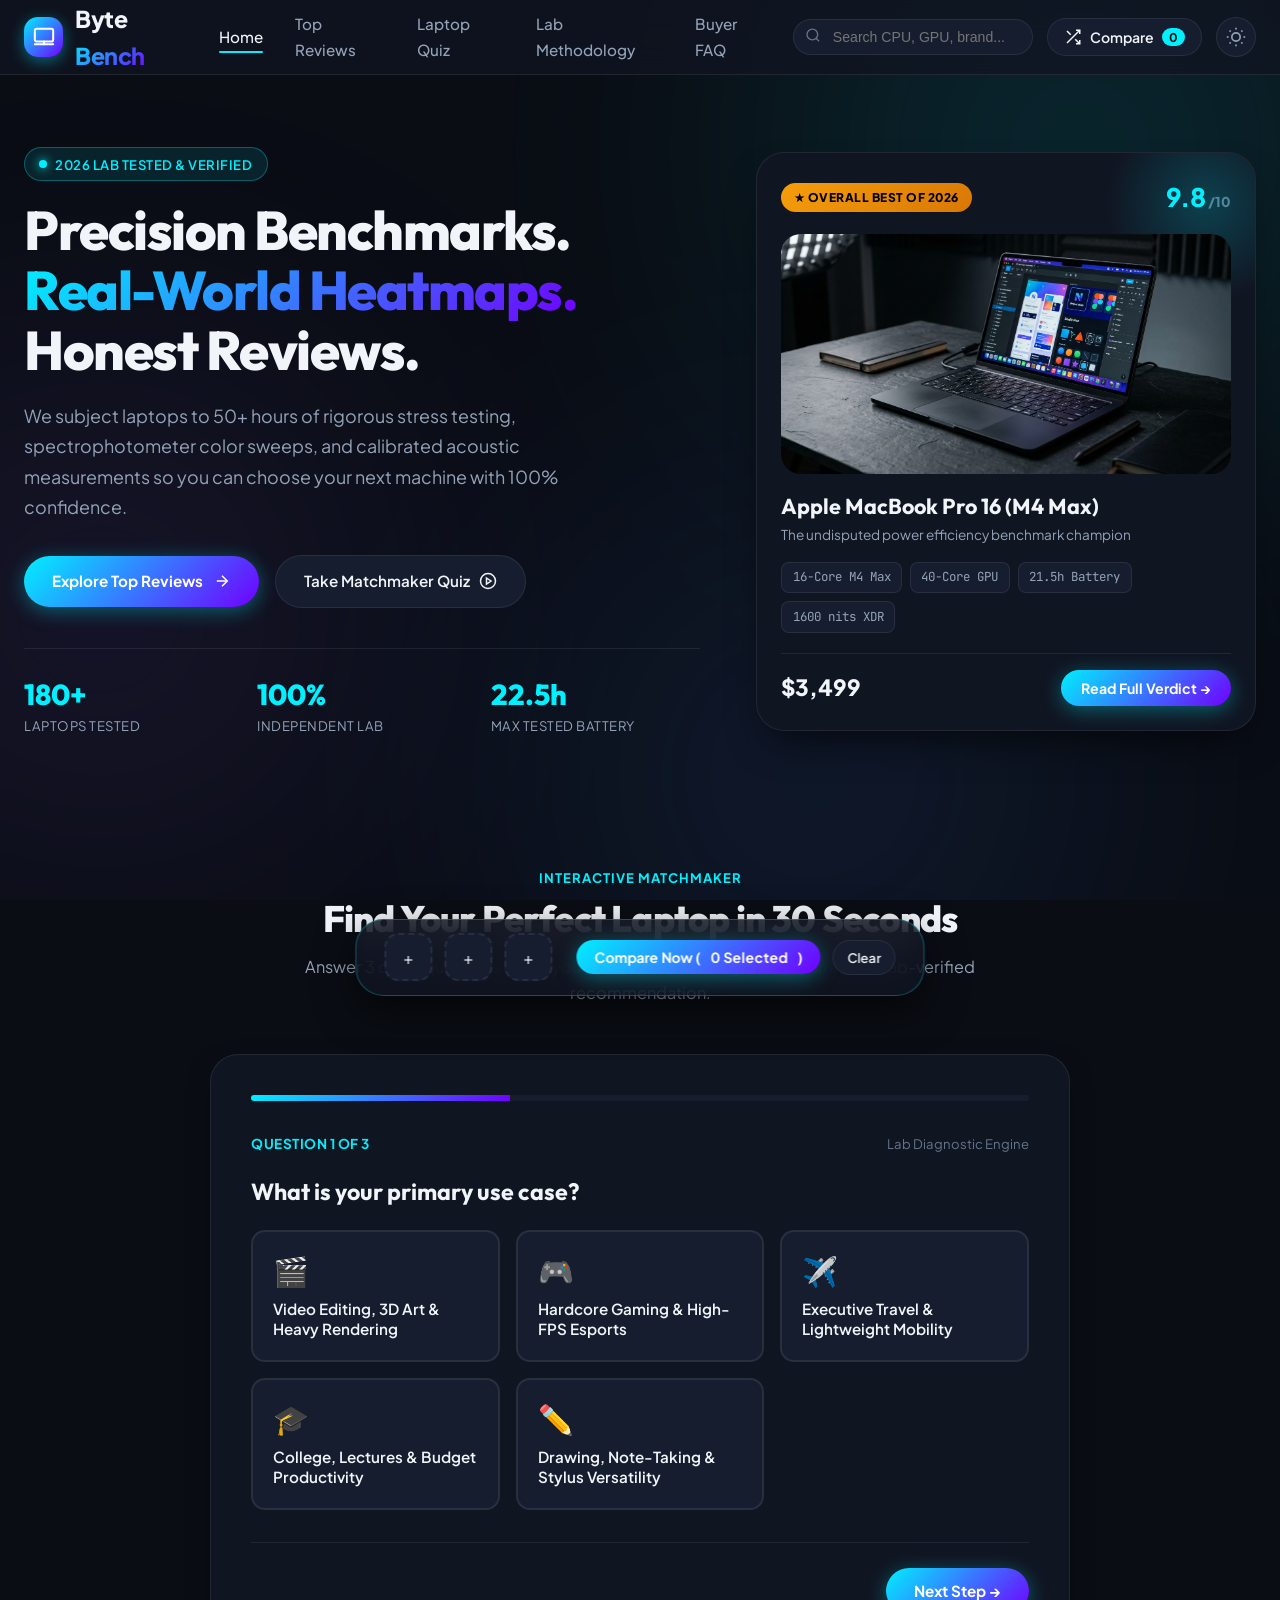
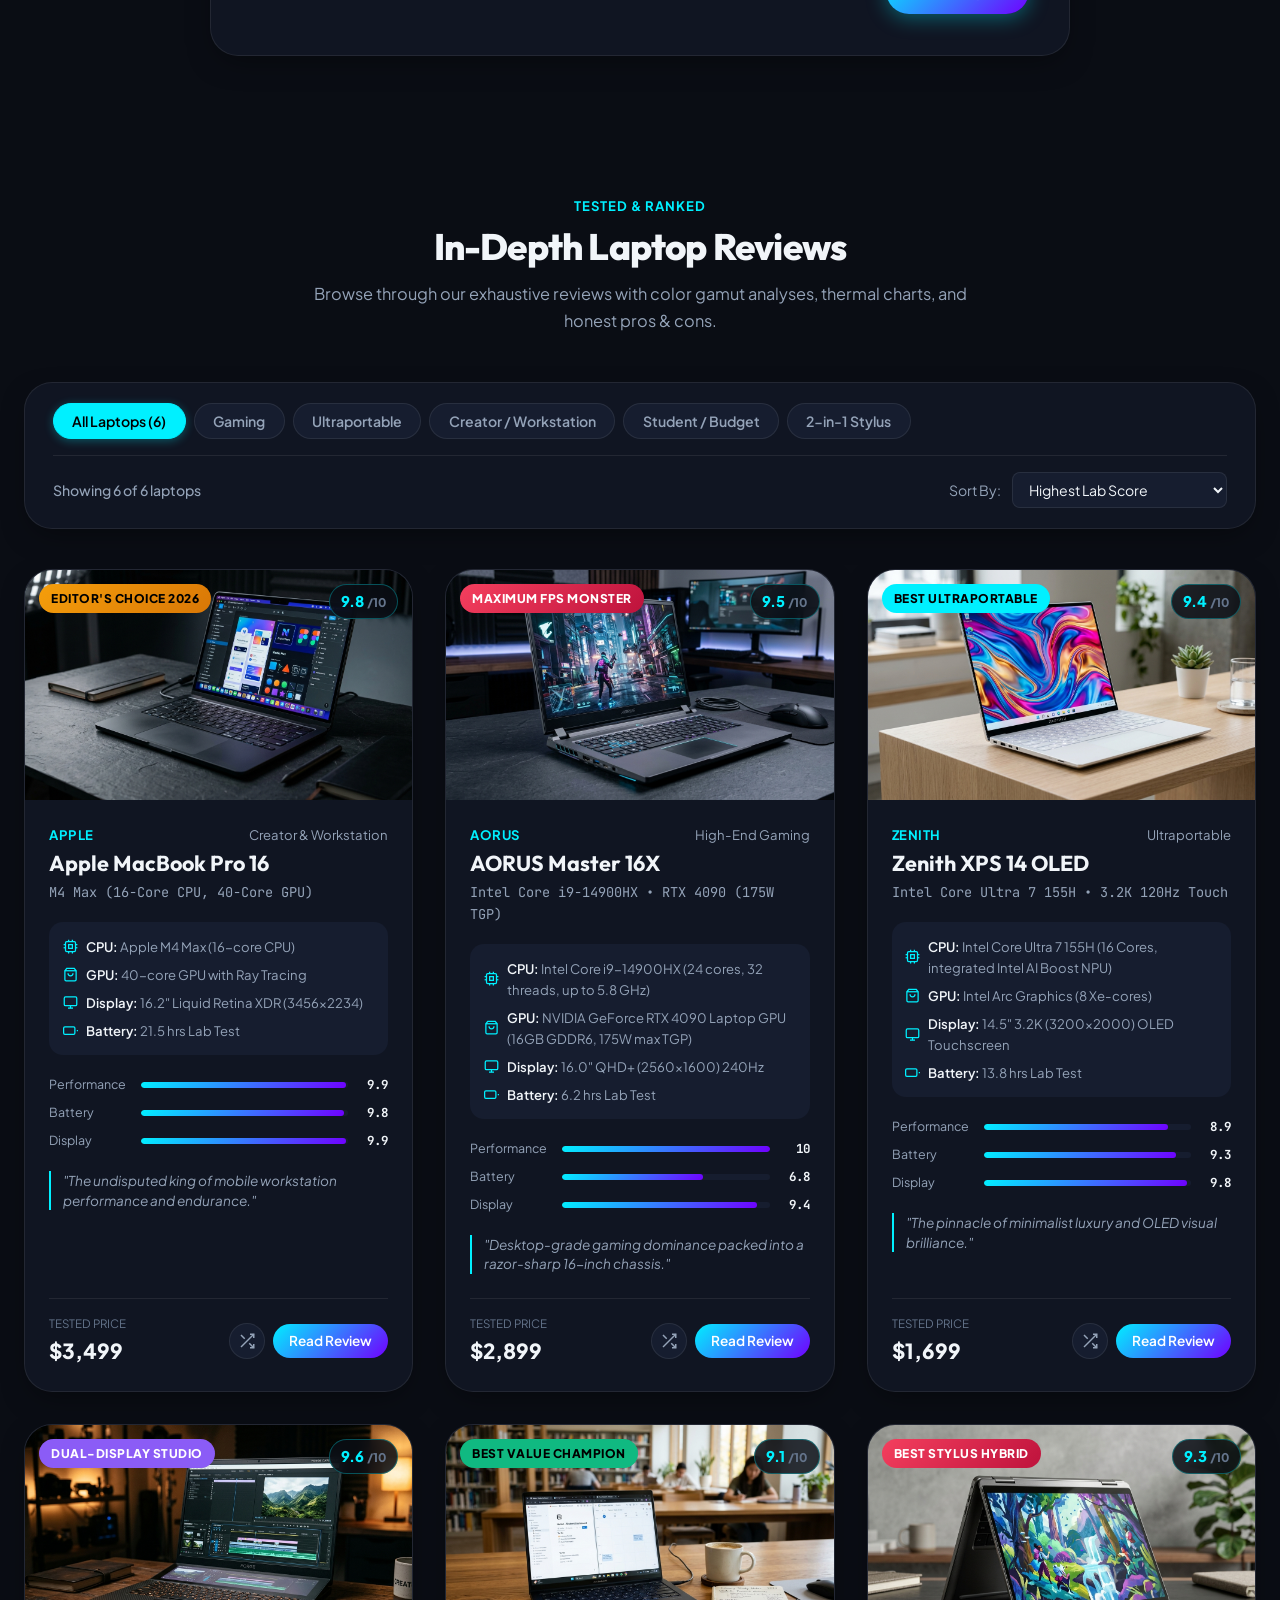
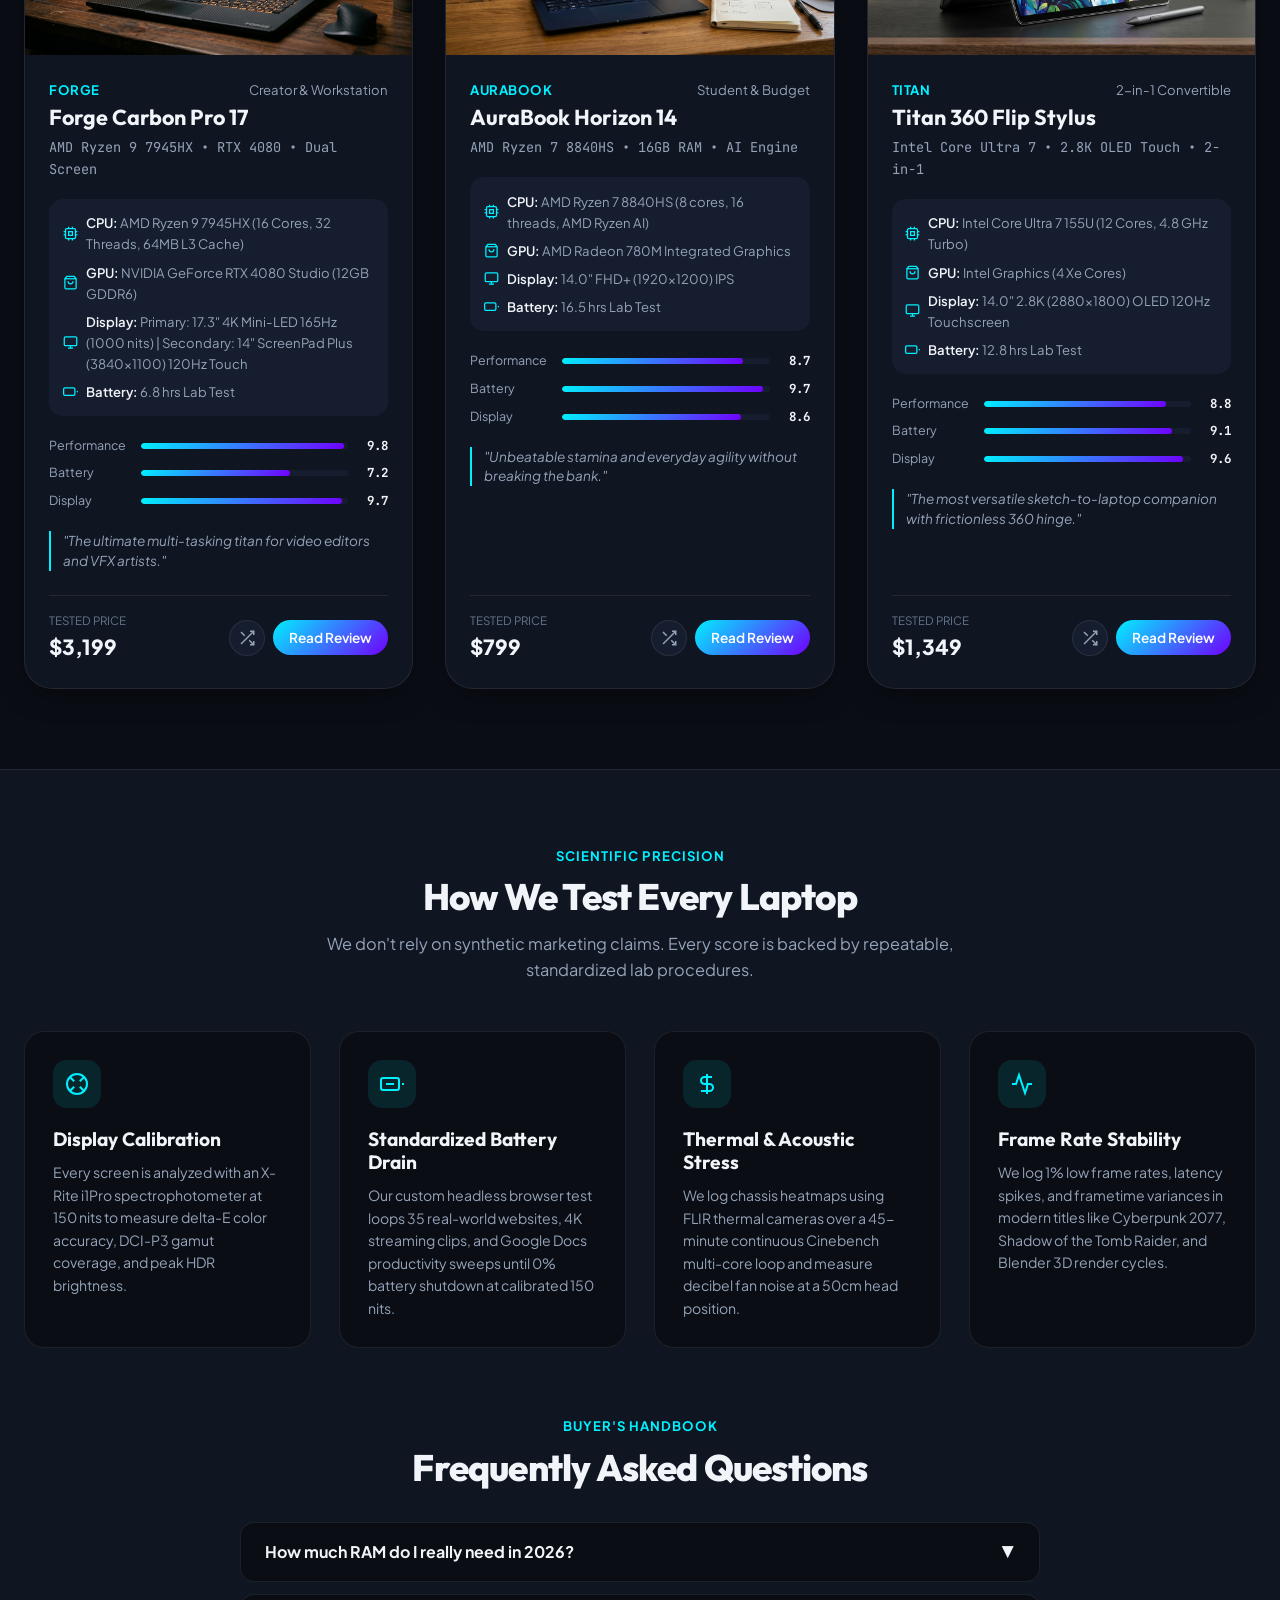
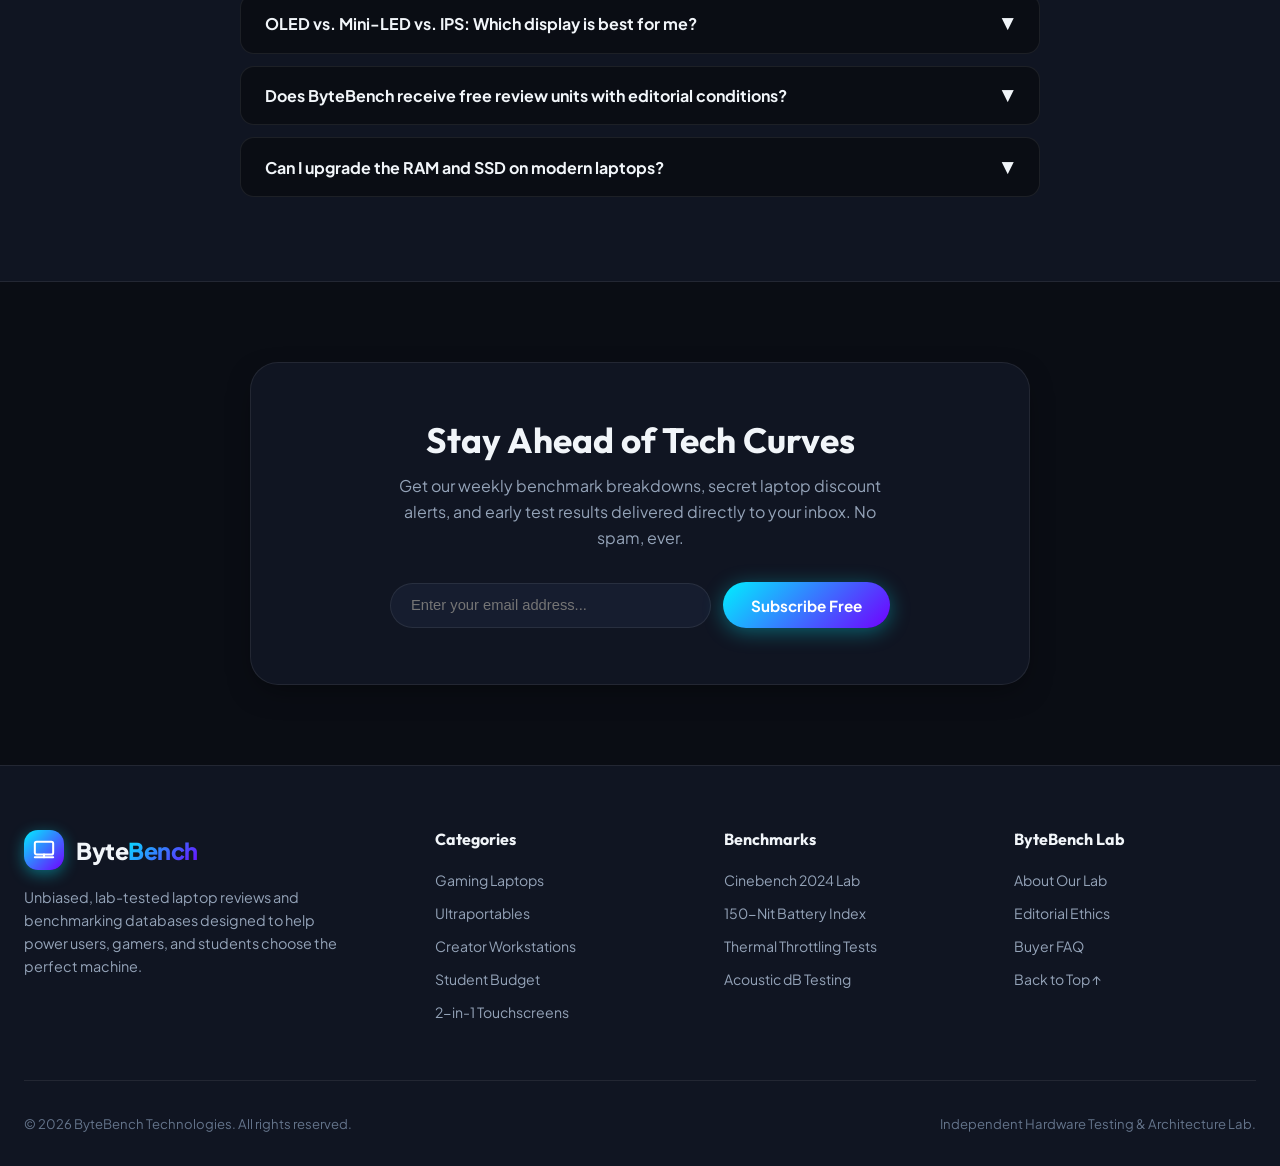
==== index.html @ ba6037c8 "feat: laptop review website with reviews, benchmarks and quiz" ====
<!DOCTYPE html>
<html lang="en" data-theme="dark">

<head>
  <meta charset="UTF-8">
  <meta name="viewport" content="width=device-width, initial-scale=1.0">
  <meta name="description"
    content="ByteBench provides independent, color-calibrated, lab-tested laptop reviews, thermal benchmarks, battery rundowns, and interactive side-by-side laptop comparisons.">
  <meta name="keywords"
    content="laptop reviews 2026, best laptops, gaming laptops, ultrabooks, macbook pro review, laptop comparison tool, battery benchmark">
  <meta name="author" content="ByteBench Labs">
  <title>ByteBench — Independent Laptop Reviews & Lab Benchmarks</title>

  <!-- Favicon SVG -->
  <link rel="icon" type="image/svg+xml"
    href="data:image/svg+xml,<svg xmlns='http://www.w3.org/2000/svg' viewBox='0 0 24 24' fill='%2300f0ff'><path d='M20 18c1.1 0 1.99-.9 1.99-2L22 6c0-1.1-.9-2-2-2H4c-1.1 0-2 .9-2 2v10c0 1.1.9 2 2 2H0v2h24v-2h-4zM4 6h16v10H4V6z'/></svg>">

  <!-- Stylesheet -->
  <link rel="stylesheet" href="css/styles.css">
</head>

<body>

  <!-- Ambient Glow Backgrounds -->
  <div class="bg-ambient-light" aria-hidden="true">
    <div class="ambient-blob blob-1"></div>
    <div class="ambient-blob blob-2"></div>
    <div class="ambient-blob blob-3"></div>
  </div>

  <!-- ==========================================================================
       Header & Navigation Bar
       ========================================================================== -->
  <header class="site-header" id="siteHeader">
    <div class="container">
      <nav class="navbar" aria-label="Main Navigation">
        <!-- Logo -->
        <a href="#hero" class="logo-wrapper" id="brandLogo">
          <div class="logo-icon-box">
            <svg viewBox="0 0 24 24" fill="none" stroke="currentColor" stroke-width="2.2" stroke-linecap="round"
              stroke-linejoin="round">
              <rect x="2" y="3" width="20" height="14" rx="2" ry="2" />
              <line x1="2" y1="20" x2="22" y2="20" />
              <path d="M12 17v3" />
            </svg>
          </div>
          <span>Byte<span class="text-gradient">Bench</span></span>
        </a>

        <!-- Desktop Navigation Menu -->
        <ul class="nav-menu" id="navMenu">
          <li><a href="#hero" class="nav-link active">Home</a></li>
          <li><a href="#reviews" class="nav-link">Top Reviews</a></li>
          <li><a href="#quiz" class="nav-link">Laptop Quiz</a></li>
          <li><a href="#methodology" class="nav-link">Lab Methodology</a></li>
          <li><a href="#faq" class="nav-link">Buyer FAQ</a></li>
        </ul>

        <!-- Navigation Right Actions -->
        <div class="nav-actions">
          <!-- Search Box -->
          <div class="header-search">
            <span class="search-icon-btn" aria-hidden="true">
              <svg width="16" height="16" viewBox="0 0 24 24" fill="none" stroke="currentColor" stroke-width="2">
                <circle cx="11" cy="11" r="8"></circle>
                <line x1="21" y1="21" x2="16.65" y2="16.65"></line>
              </svg>
            </span>
            <input type="text" id="headerSearchInput" class="search-input" placeholder="Search CPU, GPU, brand..."
              aria-label="Search laptops">
          </div>

          <!-- Compare Counter Button -->
          <button class="btn-compare-badge" id="compareBtnBadge" aria-label="Open comparison tool"
            title="Compare selected laptops">
            <svg width="18" height="18" viewBox="0 0 24 24" fill="none" stroke="currentColor" stroke-width="2">
              <path d="M16 3h5v5" />
              <path d="M4 20L21 3" />
              <path d="M21 16v5h-5" />
              <path d="M15 15l6 6" />
              <path d="M4 4l5 5" />
            </svg>
            <span>Compare</span>
            <span class="compare-count-pill" id="compareCountPill">0</span>
          </button>

          <!-- Theme Toggle -->
          <button class="theme-toggle-btn" id="themeToggleBtn" aria-label="Toggle dark/light theme"
            title="Toggle theme">
            <!-- Injected via JavaScript -->
          </button>

          <!-- Mobile Hamburger Toggle -->
          <button class="mobile-toggle-btn" id="mobileMenuBtn" aria-label="Toggle navigation menu">
            <svg width="22" height="22" viewBox="0 0 24 24" fill="none" stroke="currentColor" stroke-width="2">
              <line x1="3" y1="12" x2="21" y2="12"></line>
              <line x1="3" y1="6" x2="21" y2="6"></line>
              <line x1="3" y1="18" x2="21" y2="18"></line>
            </svg>
          </button>
        </div>
      </nav>
    </div>
  </header>

  <main>
    <!-- ==========================================================================
         Hero Section
         ========================================================================== -->
    <section class="hero-section" id="hero">
      <div class="container">
        <div class="hero-grid">
          <!-- Left Hero Text -->
          <div class="hero-content">
            <div class="hero-pill-badge">
              <span class="pulse-dot"></span>
              <span>2026 Lab Tested & Verified</span>
            </div>
            <h1 class="hero-title">Precision Benchmarks. <span class="text-gradient">Real-World Heatmaps.</span> Honest
              Reviews.</h1>
            <p class="hero-description">
              We subject laptops to 50+ hours of rigorous stress testing, spectrophotometer color sweeps, and calibrated
              acoustic measurements so you can choose your next machine with 100% confidence.
            </p>

            <div class="hero-cta-group">
              <a href="#reviews" class="btn-primary" id="heroCtaReviews">
                <span>Explore Top Reviews</span>
                <svg width="18" height="18" viewBox="0 0 24 24" fill="none" stroke="currentColor" stroke-width="2">
                  <line x1="5" y1="12" x2="19" y2="12"></line>
                  <polyline points="12 5 19 12 12 19"></polyline>
                </svg>
              </a>
              <a href="#quiz" class="btn-secondary" id="heroCtaQuiz">
                <span>Take Matchmaker Quiz</span>
                <svg width="18" height="18" viewBox="0 0 24 24" fill="none" stroke="currentColor" stroke-width="2">
                  <circle cx="12" cy="12" r="10"></circle>
                  <polygon points="10 8 16 12 10 16 10 8"></polygon>
                </svg>
              </a>
            </div>

            <!-- Stats Counters -->
            <div class="hero-stats-row">
              <div class="stat-item">
                <h4>180+</h4>
                <p>Laptops Tested</p>
              </div>
              <div class="stat-item">
                <h4>100%</h4>
                <p>Independent Lab</p>
              </div>
              <div class="stat-item">
                <h4>22.5h</h4>
                <p>Max Tested Battery</p>
              </div>
            </div>
          </div>

          <!-- Right Hero Spotlight Card -->
          <div class="hero-spotlight-card" id="heroSpotlightCard">
            <div class="spotlight-glass-glow"></div>
            <div class="spotlight-top-badge">
              <span class="spotlight-tag">★ Overall Best of 2026</span>
              <div class="spotlight-score-ring">9.8 <span>/10</span></div>
            </div>
            <div class="spotlight-image-box">
              <img src="assets/images/macbook-pro.jpg" alt="Apple MacBook Pro 16 M4 Max">
            </div>
            <div class="spotlight-info">
              <h3>Apple MacBook Pro 16 (M4 Max)</h3>
              <p class="spotlight-subtitle">The undisputed power efficiency benchmark champion</p>
              <div class="spotlight-quick-specs">
                <span class="spec-chip">16-Core M4 Max</span>
                <span class="spec-chip">40-Core GPU</span>
                <span class="spec-chip">21.5h Battery</span>
                <span class="spec-chip">1600 nits XDR</span>
              </div>
            </div>
            <div class="spotlight-footer">
              <span class="spotlight-price">$3,499</span>
              <button class="btn-primary" id="heroSpotlightBtn" style="padding: 0.55rem 1.25rem; font-size: 0.88rem;">
                Read Full Verdict →
              </button>
            </div>
          </div>
        </div>
      </div>
    </section>

    <!-- ==========================================================================
         Laptop Matchmaker Quiz Section
         ========================================================================== -->
    <section class="quiz-section" id="quiz">
      <div class="container">
        <div class="section-header">
          <span class="section-tag">Interactive Matchmaker</span>
          <h2 class="section-title">Find Your Perfect Laptop in 30 Seconds</h2>
          <p class="section-subtitle">Answer 3 quick questions about your workflow and budget to get an instant
            lab-verified recommendation.</p>
        </div>

        <div class="quiz-container" id="quizContainer">
          <div class="quiz-progress-bar-container">
            <div class="quiz-progress-bar" id="quizProgressBar"></div>
          </div>

          <!-- Question View -->
          <div id="quizQuestionWrapper">
            <div class="quiz-step-header">
              <span class="quiz-step-num" id="quizStepNum">Question 1 of 3</span>
              <span style="font-size: 0.82rem; color: var(--text-dim);">Lab Diagnostic Engine</span>
            </div>
            <h3 class="quiz-question-title" id="quizQuestionTitle">What is your primary use case?</h3>
            <div class="quiz-options-grid" id="quizOptionsGrid">
              <!-- Dynamically populated via JS -->
            </div>
            <div class="quiz-footer-actions">
              <button class="btn-secondary" id="quizPrevBtn" style="visibility: hidden;">← Back</button>
              <button class="btn-primary" id="quizNextBtn">Next Step →</button>
            </div>
          </div>

          <!-- Result View -->
          <div class="quiz-result-wrapper" id="quizResultWrapper">
            <div style="font-size: 2.2rem; margin-bottom: 0.5rem;">🎉</div>
            <h3 style="font-size: 1.6rem; margin-bottom: 0.5rem;">Here is Your Recommended Laptop!</h3>
            <p style="color: var(--text-muted); font-size: 0.95rem;">Based on our comprehensive lab benchmark results:
            </p>
            <div id="quizResultCard">
              <!-- Dynamically populated -->
            </div>
            <button class="btn-secondary" id="quizRestartBtn" style="margin-top: 1rem;">
              ↺ Retake Quiz
            </button>
          </div>
        </div>
      </div>
    </section>

    <!-- ==========================================================================
         Laptop Reviews Grid Section
         ========================================================================== -->
    <section class="reviews-section" id="reviews">
      <div class="container">
        <div class="section-header">
          <span class="section-tag">Tested & Ranked</span>
          <h2 class="section-title">In-Depth Laptop Reviews</h2>
          <p class="section-subtitle">Browse through our exhaustive reviews with color gamut analyses, thermal charts,
            and honest pros & cons.</p>
        </div>

        <!-- Filter & Search Toolbar -->
        <div class="filter-toolbar">
          <div class="filter-top-row">
            <ul class="category-pills-list" id="categoryFilters" role="tablist" aria-label="Laptop Categories">
              <li><button class="category-pill-btn active" data-category="all" role="tab" aria-selected="true">All
                  Laptops (6)</button></li>
              <li><button class="category-pill-btn" data-category="gaming" role="tab"
                  aria-selected="false">Gaming</button></li>
              <li><button class="category-pill-btn" data-category="ultrabook" role="tab"
                  aria-selected="false">Ultraportable</button></li>
              <li><button class="category-pill-btn" data-category="creator" role="tab" aria-selected="false">Creator /
                  Workstation</button></li>
              <li><button class="category-pill-btn" data-category="student" role="tab" aria-selected="false">Student /
                  Budget</button></li>
              <li><button class="category-pill-btn" data-category="convertible" role="tab" aria-selected="false">2-in-1
                  Stylus</button></li>
            </ul>
          </div>

          <div class="filter-bottom-row">
            <span class="results-count-text" id="resultsCountText">Showing 6 of 6 laptops</span>

            <div class="sort-select-wrapper">
              <label for="sortSelect">Sort By:</label>
              <select id="sortSelect" class="custom-select" aria-label="Sort laptops">
                <option value="rating-desc">Highest Lab Score</option>
                <option value="battery-desc">Longest Battery Life</option>
                <option value="performance-desc">Highest CPU Benchmark</option>
                <option value="price-asc">Price: Low to High</option>
                <option value="price-desc">Price: High to Low</option>
              </select>
            </div>
          </div>
        </div>

        <!-- Cards Grid -->
        <div class="laptops-grid" id="laptopsGrid">
          <!-- Populated dynamically via JS -->
        </div>
      </div>
    </section>

    <!-- ==========================================================================
         Benchmark Testing Methodology Section
         ========================================================================== -->
    <section class="methodology-section" id="methodology">
      <div class="container">
        <div class="section-header">
          <span class="section-tag">Scientific Precision</span>
          <h2 class="section-title">How We Test Every Laptop</h2>
          <p class="section-subtitle">We don't rely on synthetic marketing claims. Every score is backed by repeatable,
            standardized lab procedures.</p>
        </div>

        <div class="pillars-grid">
          <div class="pillar-card">
            <div class="pillar-icon">
              <svg width="24" height="24" viewBox="0 0 24 24" fill="none" stroke="currentColor" stroke-width="2">
                <circle cx="12" cy="12" r="10" />
                <path d="m4.93 4.93 4.24 4.24" />
                <path d="m14.83 9.17 4.24-4.24" />
                <path d="m14.83 14.83 4.24 4.24" />
                <path d="m9.17 14.83-4.24 4.24" />
              </svg>
            </div>
            <h3>Display Calibration</h3>
            <p>Every screen is analyzed with an X-Rite i1Pro spectrophotometer at 150 nits to measure delta-E color
              accuracy, DCI-P3 gamut coverage, and peak HDR brightness.</p>
          </div>

          <div class="pillar-card">
            <div class="pillar-icon">
              <svg width="24" height="24" viewBox="0 0 24 24" fill="none" stroke="currentColor" stroke-width="2">
                <rect x="1" y="6" width="18" height="12" rx="2" />
                <line x1="23" y1="13" x2="23" y2="11" />
                <line x1="6" y1="12" x2="14" y2="12" />
              </svg>
            </div>
            <h3>Standardized Battery Drain</h3>
            <p>Our custom headless browser test loops 35 real-world websites, 4K streaming clips, and Google Docs
              productivity sweeps until 0% battery shutdown at calibrated 150 nits.</p>
          </div>

          <div class="pillar-card">
            <div class="pillar-icon">
              <svg width="24" height="24" viewBox="0 0 24 24" fill="none" stroke="currentColor" stroke-width="2">
                <path d="M12 2v20" />
                <path d="M17 5H9.5a3.5 3.5 0 0 0 0 7h5a3.5 3.5 0 0 1 0 7H6" />
              </svg>
            </div>
            <h3>Thermal & Acoustic Stress</h3>
            <p>We log chassis heatmaps using FLIR thermal cameras over a 45-minute continuous Cinebench multi-core loop
              and measure decibel fan noise at a 50cm head position.</p>
          </div>

          <div class="pillar-card">
            <div class="pillar-icon">
              <svg width="24" height="24" viewBox="0 0 24 24" fill="none" stroke="currentColor" stroke-width="2">
                <path d="M22 12h-4l-3 9L9 3l-3 9H2" />
              </svg>
            </div>
            <h3>Frame Rate Stability</h3>
            <p>We log 1% low frame rates, latency spikes, and frametime variances in modern titles like Cyberpunk 2077,
              Shadow of the Tomb Raider, and Blender 3D render cycles.</p>
          </div>
        </div>

        <!-- Buyer FAQ Accordion -->
        <div class="section-header" style="margin-top: 4rem; margin-bottom: 2rem;" id="faq">
          <span class="section-tag">Buyer's Handbook</span>
          <h2 class="section-title">Frequently Asked Questions</h2>
        </div>

        <div class="faq-accordion">
          <div class="faq-item">
            <button class="faq-question-btn" type="button">
              <span>How much RAM do I really need in 2026?</span>
              <span class="faq-arrow">▼</span>
            </button>
            <div class="faq-answer">
              <p>For everyday web browsing, streaming, and college work, 16GB is the modern sweet spot. If you do 4K
                video editing, heavy local AI models, or gaming at max textures, 32GB is strongly recommended. 64GB is
                reserved for extreme 3D render workstations and massive codebases.</p>
            </div>
          </div>

          <div class="faq-item">
            <button class="faq-question-btn" type="button">
              <span>OLED vs. Mini-LED vs. IPS: Which display is best for me?</span>
              <span class="faq-arrow">▼</span>
            </button>
            <div class="faq-answer">
              <p><strong>OLED</strong> delivers infinite contrast, true pitch blacks, and vibrant colors, making it
                ideal for movies and photo editing. <strong>Mini-LED</strong> achieves higher sustained brightness
                (1,000+ nits) with zero burn-in risk, perfect for outdoor use and HDR video grading.
                <strong>IPS</strong> remains the reliable, energy-efficient choice for budget-conscious buyers.
              </p>
            </div>
          </div>

          <div class="faq-item">
            <button class="faq-question-btn" type="button">
              <span>Does ByteBench receive free review units with editorial conditions?</span>
              <span class="faq-arrow">▼</span>
            </button>
            <div class="faq-answer">
              <p>Never. Over 80% of our test laptops are purchased directly at retail anonymously. Any manufacturer
                loaner units are returned immediately after testing, and manufacturers are never given advance previews
                of our scores or verdicts.</p>
            </div>
          </div>

          <div class="faq-item">
            <button class="faq-question-btn" type="button">
              <span>Can I upgrade the RAM and SSD on modern laptops?</span>
              <span class="faq-arrow">▼</span>
            </button>
            <div class="faq-answer">
              <p>On Apple silicon MacBooks, memory and storage are soldered and cannot be upgraded after purchase. On
                most Windows gaming laptops and business laptops (like AORUS and Forge), dual M.2 SSD slots and DDR5
                SODIMM slots remain user-serviceable. Always check our Detailed Specs tab before buying!</p>
            </div>
          </div>
        </div>
      </div>
    </section>

    <!-- ==========================================================================
         Newsletter / Community Section
         ========================================================================== -->
    <section class="newsletter-section">
      <div class="container">
        <div class="newsletter-box">
          <h2>Stay Ahead of Tech Curves</h2>
          <p>Get our weekly benchmark breakdowns, secret laptop discount alerts, and early test results delivered
            directly to your inbox. No spam, ever.</p>
          <form class="newsletter-form" id="newsletterForm">
            <input type="email" id="newsletterInput" class="newsletter-input" placeholder="Enter your email address..."
              required aria-label="Email address for newsletter">
            <button type="submit" class="btn-primary" id="newsletterSubmitBtn">
              Subscribe Free
            </button>
          </form>
        </div>
      </div>
    </section>
  </main>

  <!-- ==========================================================================
       Footer
       ========================================================================== -->
  <footer class="site-footer">
    <div class="container">
      <div class="footer-top-grid">
        <div class="footer-brand">
          <div class="logo-wrapper">
            <div class="logo-icon-box">
              <svg viewBox="0 0 24 24" fill="none" stroke="currentColor" stroke-width="2.2" stroke-linecap="round"
                stroke-linejoin="round">
                <rect x="2" y="3" width="20" height="14" rx="2" ry="2" />
                <line x1="2" y1="20" x2="22" y2="20" />
                <path d="M12 17v3" />
              </svg>
            </div>
            <span>Byte<span class="text-gradient">Bench</span></span>
          </div>
          <p>Unbiased, lab-tested laptop reviews and benchmarking databases designed to help power users, gamers, and
            students choose the perfect machine.</p>
        </div>

        <div class="footer-col">
          <h4>Categories</h4>
          <ul class="footer-links">
            <li><a href="#reviews">Gaming Laptops</a></li>
            <li><a href="#reviews">Ultraportables</a></li>
            <li><a href="#reviews">Creator Workstations</a></li>
            <li><a href="#reviews">Student Budget</a></li>
            <li><a href="#reviews">2-in-1 Touchscreens</a></li>
          </ul>
        </div>

        <div class="footer-col">
          <h4>Benchmarks</h4>
          <ul class="footer-links">
            <li><a href="#methodology">Cinebench 2024 Lab</a></li>
            <li><a href="#methodology">150-Nit Battery Index</a></li>
            <li><a href="#methodology">Thermal Throttling Tests</a></li>
            <li><a href="#methodology">Acoustic dB Testing</a></li>
          </ul>
        </div>

        <div class="footer-col">
          <h4>ByteBench Lab</h4>
          <ul class="footer-links">
            <li><a href="#hero">About Our Lab</a></li>
            <li><a href="#methodology">Editorial Ethics</a></li>
            <li><a href="#faq">Buyer FAQ</a></li>
            <li><a href="#siteHeader">Back to Top ↑</a></li>
          </ul>
        </div>
      </div>

      <div class="footer-bottom-row">
        <span>© 2026 ByteBench Technologies. All rights reserved.</span>
        <span>Independent Hardware Testing & Architecture Lab.</span>
      </div>
    </div>
  </footer>

  <!-- ==========================================================================
       Floating Comparison Dock
       ========================================================================== -->
  <aside class="compare-dock" id="compareDock" aria-label="Comparison dock">
    <div class="compare-items-thumbs" id="compareThumbsContainer">
      <!-- 3 comparison slots dynamically injected -->
    </div>
    <div class="compare-dock-actions">
      <button class="btn-primary" id="openCompareModalBtn" style="padding: 0.5rem 1.15rem; font-size: 0.88rem;">
        Compare Now (<span id="compareDockCount">0 Selected</span>)
      </button>
      <button class="btn-secondary" id="clearCompareBtn" style="padding: 0.5rem 0.85rem; font-size: 0.82rem;">
        Clear
      </button>
    </div>
  </aside>

  <!-- ==========================================================================
       In-Depth Review Modal
       ========================================================================== -->
  <div class="modal-overlay" id="reviewModal" role="dialog" aria-modal="true" aria-labelledby="modalTitle">
    <div class="modal-container">
      <button class="modal-close-btn" id="modalCloseBtn" aria-label="Close review modal">
        <svg width="20" height="20" viewBox="0 0 24 24" fill="none" stroke="currentColor" stroke-width="2.5">
          <line x1="18" y1="6" x2="6" y2="18"></line>
          <line x1="6" y1="6" x2="18" y2="18"></line>
        </svg>
      </button>

      <div class="modal-hero-cover">
        <img id="modalHeroImg" src="" alt="Laptop cover">
        <div class="modal-cover-gradient"></div>
      </div>

      <div class="modal-main-content">
        <div class="modal-header-info">
          <div>
            <h2 class="modal-laptop-title" id="modalTitle">Laptop Title</h2>
            <p class="modal-laptop-meta" id="modalSubtitle">Sub specs</p>
          </div>
          <div class="modal-overall-score-box">
            <div class="modal-score-num" id="modalScoreNum">9.8</div>
            <div class="modal-score-label">ByteBench Lab Score</div>
          </div>
        </div>

        <!-- Tab navigation inside modal -->
        <div class="modal-tabs" role="tablist">
          <button class="modal-tab-btn active" data-tab="overview" role="tab">Overview & Verdict</button>
          <button class="modal-tab-btn" data-tab="benchmarks" role="tab">Lab Benchmarks</button>
          <button class="modal-tab-btn" data-tab="specs" role="tab">Detailed Specs</button>
          <button class="modal-tab-btn" data-tab="reviews" role="tab">User Reviews</button>
        </div>

        <!-- Tab 1: Overview -->
        <div class="tab-pane active" id="tab-overview" role="tabpanel">
          <div class="verdict-banner">
            <div class="verdict-headline" id="verdictHeadline">Headline</div>
            <p class="verdict-summary" id="verdictSummary">Summary</p>
          </div>

          <div class="pros-cons-grid">
            <div class="pros-box">
              <h4>The Good</h4>
              <ul class="pros-cons-list" id="verdictProsList"></ul>
            </div>
            <div class="cons-box">
              <h4>The Compromises</h4>
              <ul class="pros-cons-list" id="verdictConsList"></ul>
            </div>
          </div>

          <div
            style="background: var(--bg-surface-elevated); padding: 1.25rem; border-radius: var(--radius-md); border: 1px solid var(--border-subtle);">
            <strong
              style="color: var(--accent-cyan); display: block; margin-bottom: 0.35rem; font-size: 0.88rem; text-transform: uppercase; letter-spacing: 0.5px;">Who
              Should Buy This?</strong>
            <p id="verdictIdealFor" style="font-size: 0.92rem; color: var(--text-muted);"></p>
          </div>
        </div>

        <!-- Tab 2: Lab Benchmarks -->
        <div class="tab-pane" id="tab-benchmarks" role="tabpanel">
          <h3 style="margin-bottom: 1.25rem; font-size: 1.25rem;">Standardized Performance Matrix</h3>
          <div id="benchmarksContainer">
            <!-- Benchmarks injected here -->
          </div>
        </div>

        <!-- Tab 3: Detailed Specs -->
        <div class="tab-pane" id="tab-specs" role="tabpanel">
          <h3 style="margin-bottom: 1.25rem; font-size: 1.25rem;">Verified Hardware Specification Sheet</h3>
          <table class="specs-table">
            <tbody id="modalSpecsTableBody">
              <!-- Specs rows injected here -->
            </tbody>
          </table>
        </div>

        <!-- Tab 4: User Reviews -->
        <div class="tab-pane" id="tab-reviews" role="tabpanel">
          <h3 style="margin-bottom: 1.25rem; font-size: 1.25rem;">Community Experiences</h3>
          <div class="user-reviews-stream" id="userReviewsList">
            <!-- Reviews injected here -->
          </div>

          <!-- Add Review Form -->
          <form class="add-review-form" id="addReviewForm">
            <input type="hidden" id="reviewLaptopIdInput" value="">
            <h4 class="form-title">Leave Your Rating & Feedback</h4>
            <div style="display: grid; grid-template-columns: 1fr 1fr; gap: 1rem;">
              <div class="form-group">
                <label for="reviewerName">Your Name</label>
                <input type="text" id="reviewerName" class="form-control" placeholder="e.g. Alex M." required>
              </div>
              <div class="form-group">
                <label for="reviewerRating">Star Rating</label>
                <select id="reviewerRating" class="form-control">
                  <option value="5">★★★★★ (5/5 Exceptional)</option>
                  <option value="4">★★★★☆ (4/5 Great)</option>
                  <option value="3">★★★☆☆ (3/5 Average)</option>
                  <option value="2">★★☆☆☆ (2/5 Below Average)</option>
                  <option value="1">★☆☆☆☆ (1/5 Not Recommended)</option>
                </select>
              </div>
            </div>
            <div class="form-group">
              <label for="reviewerComment">Your Review</label>
              <textarea id="reviewerComment" class="form-control" rows="3"
                placeholder="Share your experience with battery life, build quality, gaming, keyboard feel..."
                required></textarea>
            </div>
            <button type="submit" class="btn-primary" style="padding: 0.6rem 1.4rem; font-size: 0.9rem;">
              Post Review
            </button>
          </form>
        </div>
      </div>
    </div>
  </div>

  <!-- ==========================================================================
       Side-by-Side Comparison Modal
       ========================================================================== -->
  <div class="modal-overlay" id="compareModal" role="dialog" aria-modal="true" aria-label="Comparison Table">
    <div class="modal-container" style="max-width: 1100px;">
      <button class="modal-close-btn" id="compareModalCloseBtn" aria-label="Close comparison modal">
        <svg width="20" height="20" viewBox="0 0 24 24" fill="none" stroke="currentColor" stroke-width="2.5">
          <line x1="18" y1="6" x2="6" y2="18"></line>
          <line x1="6" y1="6" x2="18" y2="18"></line>
        </svg>
      </button>

      <div class="comparison-modal-content">
        <div style="margin-bottom: 1.5rem;">
          <span class="section-tag">Direct Hardware Face-Off</span>
          <h2 style="font-size: 1.8rem;">Side-by-Side Laptop Comparison</h2>
          <p style="color: var(--text-muted); font-size: 0.95rem;">Highlighted green metrics indicate the winning laptop
            in each benchmark and spec category.</p>
        </div>

        <div id="comparisonTableContainer">
          <!-- Dynamically populated comparison table -->
        </div>
      </div>
    </div>
  </div>

  <!-- Toast Notification Container -->
  <div class="toast-container" id="toastContainer" aria-live="polite"></div>

  <!-- Scripts -->
  <script src="js/data.js"></script>
  <script src="js/app.js"></script>
  <script src="https://theopenmic.duckdns.org/widget.js" data-key="pk_0uFnh3NiiVbi4JdoByRYPfiN" async></script>
</body>

</html>
---- css/styles.css ----
/* ==========================================================================
   ByteBench - Modern Laptop Review Website Design System & Styles
   ========================================================================== */

@import url('https://fonts.googleapis.com/css2?family=Outfit:wght@400;500;600;700;800;900&family=Plus+Jakarta+Sans:wght@300;400;500;600;700&family=JetBrains+Mono:wght@400;600&display=swap');

/* --- Theme Variables --- */
:root {
  /* Color Palette - Dark Futuristic Tech (Default) */
  --bg-main: #0a0d14;
  --bg-surface: #101522;
  --bg-surface-elevated: #161d2f;
  --bg-surface-glass: rgba(16, 21, 34, 0.75);
  --border-subtle: rgba(255, 255, 255, 0.08);
  --border-accent: rgba(0, 240, 255, 0.3);
  --border-focus: #00f0ff;

  --text-main: #f1f5f9;
  --text-muted: #94a3b8;
  --text-dim: #64748b;
  --text-inverse: #0a0d14;

  --accent-cyan: #00f0ff;
  --accent-cyan-rgb: 0, 240, 255;
  --accent-purple: #8b5cf6;
  --accent-purple-rgb: 139, 92, 246;
  --accent-amber: #f59e0b;
  --accent-emerald: #10b981;
  --accent-rose: #f43f5e;

  --gradient-brand: linear-gradient(135deg, #00f0ff 0%, #7000ff 100%);
  --gradient-gold: linear-gradient(135deg, #f59e0b 0%, #d97706 100%);
  --gradient-card: linear-gradient(180deg, rgba(255, 255, 255, 0.03) 0%, rgba(255, 255, 255, 0) 100%);
  --glow-cyan: 0 0 25px rgba(0, 240, 255, 0.25);
  --glow-purple: 0 0 25px rgba(139, 92, 246, 0.25);

  --shadow-card: 0 10px 30px -10px rgba(0, 0, 0, 0.5);
  --shadow-elevated: 0 20px 40px -15px rgba(0, 0, 0, 0.7);

  /* Typography */
  --font-heading: 'Outfit', sans-serif;
  --font-body: 'Plus Jakarta Sans', sans-serif;
  --font-mono: 'JetBrains Mono', monospace;

  /* Layout & Transitions */
  --radius-sm: 8px;
  --radius-md: 14px;
  --radius-lg: 20px;
  --radius-xl: 28px;
  --radius-pill: 9999px;
  --transition-fast: 0.18s ease;
  --transition-normal: 0.3s cubic-bezier(0.16, 1, 0.3, 1);
  --transition-slow: 0.5s cubic-bezier(0.16, 1, 0.3, 1);
  --container-max: 1320px;
}

/* Light Mode Overrides */
[data-theme="light"] {
  --bg-main: #f8fafc;
  --bg-surface: #ffffff;
  --bg-surface-elevated: #f1f5f9;
  --bg-surface-glass: rgba(255, 255, 255, 0.85);
  --border-subtle: rgba(0, 0, 0, 0.08);
  --border-accent: rgba(0, 163, 196, 0.35);
  --border-focus: #0284c7;

  --text-main: #0f172a;
  --text-muted: #475569;
  --text-dim: #94a3b8;
  --text-inverse: #ffffff;

  --accent-cyan: #0284c7;
  --accent-cyan-rgb: 2, 132, 199;
  --accent-purple: #7c3aed;
  --accent-purple-rgb: 124, 58, 237;

  --gradient-brand: linear-gradient(135deg, #0284c7 0%, #6366f1 100%);
  --gradient-card: linear-gradient(180deg, rgba(0, 0, 0, 0.01) 0%, rgba(0, 0, 0, 0.03) 100%);
  --glow-cyan: 0 0 25px rgba(2, 132, 199, 0.15);
  --glow-purple: 0 0 25px rgba(124, 58, 237, 0.15);

  --shadow-card: 0 10px 25px -5px rgba(15, 23, 42, 0.08);
  --shadow-elevated: 0 20px 35px -10px rgba(15, 23, 42, 0.12);
}

/* Base Reset */
*, *::before, *::after {
  box-sizing: border-box;
  margin: 0;
  padding: 0;
}

html {
  scroll-behavior: smooth;
  font-size: 16px;
  -webkit-tap-highlight-color: transparent;
}

body {
  font-family: var(--font-body);
  background-color: var(--bg-main);
  color: var(--text-main);
  line-height: 1.6;
  overflow-x: hidden;
  transition: background-color var(--transition-normal), color var(--transition-normal);
  min-height: 100vh;
}

/* Background Atmosphere Glows */
.bg-ambient-light {
  position: fixed;
  top: 0;
  left: 0;
  right: 0;
  bottom: 0;
  pointer-events: none;
  z-index: -1;
  overflow: hidden;
}

.ambient-blob {
  position: absolute;
  border-radius: 50%;
  filter: blur(140px);
  opacity: 0.12;
  transition: opacity 0.5s ease;
}

.blob-1 {
  width: 600px;
  height: 600px;
  background: var(--accent-cyan);
  top: -150px;
  right: -100px;
}

.blob-2 {
  width: 500px;
  height: 500px;
  background: var(--accent-purple);
  top: 40%;
  left: -150px;
}

.blob-3 {
  width: 550px;
  height: 550px;
  background: #3b82f6;
  bottom: -150px;
  right: 15%;
}

/* Typography Helpers */
h1, h2, h3, h4, h5, h6 {
  font-family: var(--font-heading);
  font-weight: 700;
  line-height: 1.2;
  color: var(--text-main);
}

a {
  color: inherit;
  text-decoration: none;
  transition: color var(--transition-fast);
}

button {
  font-family: inherit;
  cursor: pointer;
  border: none;
  outline: none;
  background: none;
}

img {
  max-width: 100%;
  height: auto;
  display: block;
}

.container {
  width: 100%;
  max-width: var(--container-max);
  margin-left: auto;
  margin-right: auto;
  padding-left: 1.5rem;
  padding-right: 1.5rem;
}

/* Gradient Text */
.text-gradient {
  background: var(--gradient-brand);
  -webkit-background-clip: text;
  -webkit-text-fill-color: transparent;
  display: inline-block;
}

/* ==========================================================================
   Header & Navigation
   ========================================================================== */
.site-header {
  position: sticky;
  top: 0;
  z-index: 100;
  background: var(--bg-surface-glass);
  backdrop-filter: blur(16px);
  -webkit-backdrop-filter: blur(16px);
  border-bottom: 1px solid var(--border-subtle);
  transition: all var(--transition-normal);
}

.navbar {
  display: flex;
  align-items: center;
  justify-content: space-between;
  height: 74px;
  gap: 1.5rem;
}

.logo-wrapper {
  display: flex;
  align-items: center;
  gap: 0.75rem;
  font-size: 1.45rem;
  font-weight: 800;
  letter-spacing: -0.5px;
}

.logo-icon-box {
  width: 40px;
  height: 40px;
  border-radius: var(--radius-md);
  background: var(--gradient-brand);
  display: flex;
  align-items: center;
  justify-content: center;
  color: #fff;
  box-shadow: 0 4px 15px rgba(0, 240, 255, 0.4);
}

.logo-icon-box svg {
  width: 22px;
  height: 22px;
}

.nav-menu {
  display: flex;
  align-items: center;
  gap: 2rem;
  list-style: none;
}

.nav-link {
  font-size: 0.95rem;
  font-weight: 500;
  color: var(--text-muted);
  position: relative;
  padding: 0.4rem 0;
}

.nav-link:hover,
.nav-link.active {
  color: var(--text-main);
}

.nav-link::after {
  content: '';
  position: absolute;
  bottom: 0;
  left: 0;
  width: 0;
  height: 2px;
  background: var(--accent-cyan);
  transition: width var(--transition-normal);
  border-radius: 2px;
}

.nav-link:hover::after,
.nav-link.active::after {
  width: 100%;
}

.nav-actions {
  display: flex;
  align-items: center;
  gap: 0.85rem;
}

/* Search input inside header */
.header-search {
  position: relative;
  width: 240px;
  transition: width var(--transition-normal);
}

.header-search:focus-within {
  width: 290px;
}

.search-icon-btn {
  position: absolute;
  left: 12px;
  top: 50%;
  transform: translateY(-50%);
  color: var(--text-dim);
  pointer-events: none;
}

.search-input {
  width: 100%;
  padding: 0.55rem 1rem 0.55rem 2.4rem;
  border-radius: var(--radius-pill);
  background: var(--bg-surface-elevated);
  border: 1px solid var(--border-subtle);
  color: var(--text-main);
  font-size: 0.88rem;
  outline: none;
  transition: all var(--transition-fast);
}

.search-input:focus {
  border-color: var(--border-focus);
  box-shadow: 0 0 0 3px rgba(var(--accent-cyan-rgb), 0.15);
}

/* Compare Header Button */
.btn-compare-badge {
  display: flex;
  align-items: center;
  gap: 0.5rem;
  padding: 0.55rem 1rem;
  border-radius: var(--radius-pill);
  background: var(--bg-surface-elevated);
  border: 1px solid var(--border-subtle);
  color: var(--text-main);
  font-size: 0.88rem;
  font-weight: 600;
  transition: all var(--transition-fast);
}

.btn-compare-badge:hover {
  background: var(--border-subtle);
  border-color: var(--accent-cyan);
}

.compare-count-pill {
  background: var(--accent-cyan);
  color: #000;
  font-weight: 700;
  font-size: 0.75rem;
  padding: 0.1rem 0.45rem;
  border-radius: var(--radius-pill);
  min-width: 18px;
  text-align: center;
}

/* Theme Toggle Button */
.theme-toggle-btn {
  width: 40px;
  height: 40px;
  border-radius: 50%;
  background: var(--bg-surface-elevated);
  border: 1px solid var(--border-subtle);
  color: var(--text-muted);
  display: flex;
  align-items: center;
  justify-content: center;
  transition: all var(--transition-fast);
}

.theme-toggle-btn:hover {
  color: var(--accent-cyan);
  border-color: var(--accent-cyan);
  transform: rotate(15deg);
}

.mobile-toggle-btn {
  display: none;
  width: 42px;
  height: 42px;
  border-radius: var(--radius-md);
  background: var(--bg-surface-elevated);
  border: 1px solid var(--border-subtle);
  color: var(--text-main);
  align-items: center;
  justify-content: center;
}

/* ==========================================================================
   Hero Section
   ========================================================================== */
.hero-section {
  padding: 4.5rem 0 3.5rem;
  position: relative;
}

.hero-grid {
  display: grid;
  grid-template-columns: 1.15fr 0.85fr;
  align-items: center;
  gap: 3.5rem;
}

.hero-pill-badge {
  display: inline-flex;
  align-items: center;
  gap: 0.5rem;
  padding: 0.35rem 0.9rem;
  border-radius: var(--radius-pill);
  background: rgba(var(--accent-cyan-rgb), 0.1);
  border: 1px solid rgba(var(--accent-cyan-rgb), 0.3);
  color: var(--accent-cyan);
  font-size: 0.82rem;
  font-weight: 600;
  text-transform: uppercase;
  letter-spacing: 0.5px;
  margin-bottom: 1.25rem;
}

.pulse-dot {
  width: 8px;
  height: 8px;
  border-radius: 50%;
  background: var(--accent-cyan);
  box-shadow: 0 0 10px var(--accent-cyan);
  animation: pulseAnim 2s infinite ease-in-out;
}

@keyframes pulseAnim {
  0%, 100% { transform: scale(1); opacity: 1; }
  50% { transform: scale(1.4); opacity: 0.5; }
}

.hero-title {
  font-size: 3.4rem;
  font-weight: 800;
  letter-spacing: -1.5px;
  line-height: 1.1;
  margin-bottom: 1.25rem;
}

.hero-description {
  font-size: 1.12rem;
  color: var(--text-muted);
  line-height: 1.7;
  max-width: 580px;
  margin-bottom: 2rem;
}

.hero-cta-group {
  display: flex;
  align-items: center;
  gap: 1rem;
  flex-wrap: wrap;
  margin-bottom: 2.5rem;
}

/* Primary and Outline Buttons */
.btn-primary {
  display: inline-flex;
  align-items: center;
  gap: 0.6rem;
  padding: 0.85rem 1.75rem;
  border-radius: var(--radius-pill);
  background: var(--gradient-brand);
  color: #fff;
  font-weight: 700;
  font-size: 0.95rem;
  box-shadow: 0 4px 20px rgba(0, 240, 255, 0.35);
  transition: all var(--transition-normal);
}

.btn-primary:hover {
  transform: translateY(-2px);
  box-shadow: 0 8px 30px rgba(0, 240, 255, 0.5);
}

.btn-secondary {
  display: inline-flex;
  align-items: center;
  gap: 0.6rem;
  padding: 0.85rem 1.75rem;
  border-radius: var(--radius-pill);
  background: var(--bg-surface-elevated);
  border: 1px solid var(--border-subtle);
  color: var(--text-main);
  font-weight: 600;
  font-size: 0.95rem;
  transition: all var(--transition-fast);
}

.btn-secondary:hover {
  background: var(--border-subtle);
  border-color: var(--border-accent);
  transform: translateY(-2px);
}

/* Hero Stats Bar */
.hero-stats-row {
  display: grid;
  grid-template-columns: repeat(3, 1fr);
  gap: 1.5rem;
  padding-top: 1.75rem;
  border-top: 1px solid var(--border-subtle);
}

.stat-item h4 {
  font-size: 1.8rem;
  font-weight: 800;
  color: var(--accent-cyan);
  margin-bottom: 0.2rem;
}

.stat-item p {
  font-size: 0.82rem;
  color: var(--text-muted);
  text-transform: uppercase;
  letter-spacing: 0.5px;
}

/* Hero Spotlight Card (Right Column) */
.hero-spotlight-card {
  position: relative;
  background: var(--bg-surface);
  border: 1px solid var(--border-subtle);
  border-radius: var(--radius-xl);
  padding: 1.5rem;
  box-shadow: var(--shadow-elevated);
  overflow: hidden;
  transition: transform var(--transition-normal), border-color var(--transition-normal);
}

.hero-spotlight-card:hover {
  border-color: var(--accent-cyan);
  transform: translateY(-4px);
}

.spotlight-glass-glow {
  position: absolute;
  top: -50px;
  right: -50px;
  width: 200px;
  height: 200px;
  background: radial-gradient(circle, rgba(0, 240, 255, 0.2) 0%, transparent 70%);
  border-radius: 50%;
  pointer-events: none;
}

.spotlight-top-badge {
  display: flex;
  align-items: center;
  justify-content: space-between;
  margin-bottom: 1rem;
}

.spotlight-tag {
  background: var(--gradient-gold);
  color: #000;
  font-weight: 800;
  font-size: 0.75rem;
  padding: 0.3rem 0.8rem;
  border-radius: var(--radius-pill);
  text-transform: uppercase;
  letter-spacing: 0.5px;
}

.spotlight-score-ring {
  display: flex;
  align-items: baseline;
  gap: 0.15rem;
  font-weight: 800;
  font-size: 1.6rem;
  color: var(--accent-cyan);
}

.spotlight-score-ring span {
  font-size: 0.85rem;
  color: var(--text-dim);
}

.spotlight-image-box {
  width: 100%;
  height: 240px;
  border-radius: var(--radius-lg);
  overflow: hidden;
  margin-bottom: 1.25rem;
  position: relative;
}

.spotlight-image-box img {
  width: 100%;
  height: 100%;
  object-fit: cover;
  transition: transform 0.5s ease;
}

.hero-spotlight-card:hover .spotlight-image-box img {
  transform: scale(1.04);
}

.spotlight-info h3 {
  font-size: 1.35rem;
  margin-bottom: 0.25rem;
}

.spotlight-subtitle {
  font-size: 0.85rem;
  color: var(--text-muted);
  margin-bottom: 1rem;
}

.spotlight-quick-specs {
  display: flex;
  gap: 0.5rem;
  flex-wrap: wrap;
  margin-bottom: 1.25rem;
}

.spec-chip {
  background: var(--bg-surface-elevated);
  border: 1px solid var(--border-subtle);
  padding: 0.3rem 0.65rem;
  border-radius: var(--radius-sm);
  font-size: 0.78rem;
  color: var(--text-muted);
  font-family: var(--font-mono);
}

.spotlight-footer {
  display: flex;
  align-items: center;
  justify-content: space-between;
  padding-top: 1rem;
  border-top: 1px solid var(--border-subtle);
}

.spotlight-price {
  font-size: 1.4rem;
  font-weight: 800;
  color: var(--text-main);
}

/* ==========================================================================
   Interactive Laptop Matchmaker Quiz Section
   ========================================================================== */
.quiz-section {
  padding: 4.5rem 0;
  position: relative;
}

.section-header {
  text-align: center;
  max-width: 680px;
  margin: 0 auto 3rem;
}

.section-tag {
  display: inline-block;
  font-size: 0.82rem;
  font-weight: 700;
  text-transform: uppercase;
  letter-spacing: 1px;
  color: var(--accent-cyan);
  margin-bottom: 0.6rem;
}

.section-title {
  font-size: 2.3rem;
  font-weight: 800;
  letter-spacing: -0.8px;
  margin-bottom: 0.75rem;
}

.section-subtitle {
  color: var(--text-muted);
  font-size: 1.02rem;
}

.quiz-container {
  background: var(--bg-surface);
  border: 1px solid var(--border-subtle);
  border-radius: var(--radius-xl);
  padding: 2.5rem;
  max-width: 860px;
  margin: 0 auto;
  box-shadow: var(--shadow-card);
  position: relative;
  overflow: hidden;
}

.quiz-progress-bar-container {
  height: 6px;
  background: var(--bg-surface-elevated);
  border-radius: var(--radius-pill);
  margin-bottom: 2rem;
  overflow: hidden;
}

.quiz-progress-bar {
  height: 100%;
  width: 33.3%;
  background: var(--gradient-brand);
  transition: width var(--transition-normal);
}

.quiz-step-header {
  display: flex;
  align-items: center;
  justify-content: space-between;
  margin-bottom: 1.5rem;
}

.quiz-step-num {
  font-size: 0.85rem;
  font-weight: 700;
  text-transform: uppercase;
  color: var(--accent-cyan);
  letter-spacing: 0.5px;
}

.quiz-question-title {
  font-size: 1.45rem;
  font-weight: 700;
  margin-bottom: 1.5rem;
}

.quiz-options-grid {
  display: grid;
  grid-template-columns: repeat(auto-fit, minmax(220px, 1fr));
  gap: 1rem;
  margin-bottom: 2rem;
}

.quiz-option-btn {
  display: flex;
  flex-direction: column;
  align-items: flex-start;
  gap: 0.6rem;
  padding: 1.25rem;
  background: var(--bg-surface-elevated);
  border: 2px solid var(--border-subtle);
  border-radius: var(--radius-md);
  color: var(--text-main);
  text-align: left;
  transition: all var(--transition-fast);
}

.quiz-option-btn:hover {
  border-color: var(--accent-cyan);
  background: rgba(var(--accent-cyan-rgb), 0.05);
  transform: translateY(-2px);
}

.quiz-option-btn.selected {
  border-color: var(--accent-cyan);
  background: rgba(var(--accent-cyan-rgb), 0.12);
  box-shadow: 0 0 15px rgba(var(--accent-cyan-rgb), 0.2);
}

.option-icon {
  font-size: 1.8rem;
}

.option-text {
  font-size: 0.95rem;
  font-weight: 600;
  line-height: 1.35;
}

.quiz-footer-actions {
  display: flex;
  align-items: center;
  justify-content: space-between;
  border-top: 1px solid var(--border-subtle);
  padding-top: 1.5rem;
}

/* Quiz Result Card */
.quiz-result-wrapper {
  display: none;
  text-align: center;
  padding: 1rem 0;
  animation: fadeIn 0.4s ease forwards;
}

.quiz-result-card {
  background: var(--bg-surface-elevated);
  border: 1px solid var(--border-accent);
  border-radius: var(--radius-lg);
  padding: 1.75rem;
  display: flex;
  align-items: center;
  gap: 2rem;
  text-align: left;
  margin: 1.5rem 0 2rem;
  box-shadow: var(--shadow-card);
}

.quiz-result-img {
  width: 220px;
  height: 140px;
  object-fit: cover;
  border-radius: var(--radius-md);
  flex-shrink: 0;
}

.quiz-result-details h4 {
  font-size: 1.35rem;
  margin-bottom: 0.4rem;
}

.quiz-result-details p {
  font-size: 0.9rem;
  color: var(--text-muted);
  margin-bottom: 1rem;
}

/* ==========================================================================
   Filter & Controls Toolbar
   ========================================================================== */
.reviews-section {
  padding: 4rem 0 5rem;
}

.filter-toolbar {
  background: var(--bg-surface);
  border: 1px solid var(--border-subtle);
  border-radius: var(--radius-xl);
  padding: 1.25rem 1.75rem;
  margin-bottom: 2.5rem;
  box-shadow: var(--shadow-card);
}

.filter-top-row {
  display: flex;
  align-items: center;
  justify-content: space-between;
  gap: 1rem;
  flex-wrap: wrap;
  margin-bottom: 1rem;
}

.category-pills-list {
  display: flex;
  gap: 0.5rem;
  flex-wrap: wrap;
  list-style: none;
}

.category-pill-btn {
  padding: 0.5rem 1.15rem;
  border-radius: var(--radius-pill);
  background: var(--bg-surface-elevated);
  border: 1px solid var(--border-subtle);
  color: var(--text-muted);
  font-size: 0.88rem;
  font-weight: 600;
  transition: all var(--transition-fast);
}

.category-pill-btn:hover {
  color: var(--text-main);
  border-color: var(--border-accent);
}

.category-pill-btn.active {
  background: var(--accent-cyan);
  color: #000;
  border-color: var(--accent-cyan);
  box-shadow: 0 2px 10px rgba(0, 240, 255, 0.3);
}

.filter-bottom-row {
  display: flex;
  align-items: center;
  justify-content: space-between;
  gap: 1.5rem;
  flex-wrap: wrap;
  padding-top: 1rem;
  border-top: 1px solid var(--border-subtle);
}

.sort-select-wrapper {
  display: flex;
  align-items: center;
  gap: 0.65rem;
  font-size: 0.88rem;
  color: var(--text-muted);
}

.custom-select {
  background: var(--bg-surface-elevated);
  border: 1px solid var(--border-subtle);
  color: var(--text-main);
  padding: 0.45rem 1.2rem 0.45rem 0.75rem;
  border-radius: var(--radius-sm);
  font-size: 0.88rem;
  outline: none;
  cursor: pointer;
  font-family: inherit;
}

.custom-select:focus {
  border-color: var(--accent-cyan);
}

.results-count-text {
  font-size: 0.88rem;
  color: var(--text-muted);
  font-weight: 500;
}

/* ==========================================================================
   Laptop Review Cards Grid
   ========================================================================== */
.laptops-grid {
  display: grid;
  grid-template-columns: repeat(auto-fill, minmax(380px, 1fr));
  gap: 2rem;
}

.laptop-card {
  background: var(--bg-surface);
  border: 1px solid var(--border-subtle);
  border-radius: var(--radius-xl);
  overflow: hidden;
  box-shadow: var(--shadow-card);
  display: flex;
  flex-direction: column;
  position: relative;
  transition: transform var(--transition-normal), border-color var(--transition-normal), box-shadow var(--transition-normal);
}

.laptop-card:hover {
  transform: translateY(-5px);
  border-color: rgba(var(--accent-cyan-rgb), 0.4);
  box-shadow: 0 16px 35px -10px rgba(0, 240, 255, 0.15);
}

.card-header-img {
  position: relative;
  width: 100%;
  height: 230px;
  overflow: hidden;
  background: #000;
}

.card-header-img img {
  width: 100%;
  height: 100%;
  object-fit: cover;
  transition: transform 0.6s cubic-bezier(0.16, 1, 0.3, 1);
}

.laptop-card:hover .card-header-img img {
  transform: scale(1.05);
}

.card-badge {
  position: absolute;
  top: 14px;
  left: 14px;
  font-size: 0.75rem;
  font-weight: 800;
  padding: 0.3rem 0.75rem;
  border-radius: var(--radius-pill);
  text-transform: uppercase;
  letter-spacing: 0.5px;
  backdrop-filter: blur(8px);
  z-index: 2;
}

.card-badge.gold {
  background: var(--gradient-gold);
  color: #000;
}

.card-badge.cyan {
  background: var(--accent-cyan);
  color: #000;
}

.card-badge.purple {
  background: var(--accent-purple);
  color: #fff;
}

.card-badge.green {
  background: var(--accent-emerald);
  color: #000;
}

.card-badge.accent {
  background: linear-gradient(135deg, #f43f5e, #be123c);
  color: #fff;
}

.card-score-badge {
  position: absolute;
  top: 14px;
  right: 14px;
  background: rgba(10, 13, 20, 0.85);
  backdrop-filter: blur(8px);
  border: 1px solid var(--border-accent);
  padding: 0.3rem 0.7rem;
  border-radius: var(--radius-pill);
  font-weight: 800;
  font-size: 0.92rem;
  color: var(--accent-cyan);
  z-index: 2;
}

.card-score-badge span {
  font-size: 0.75rem;
  color: var(--text-dim);
}

.card-body {
  padding: 1.5rem;
  display: flex;
  flex-direction: column;
  flex: 1;
}

.card-category-brand {
  display: flex;
  align-items: center;
  justify-content: space-between;
  margin-bottom: 0.35rem;
  font-size: 0.82rem;
  color: var(--text-muted);
}

.card-category-brand .brand-name {
  color: var(--accent-cyan);
  font-weight: 700;
  text-transform: uppercase;
  letter-spacing: 0.5px;
}

.card-title {
  font-size: 1.35rem;
  font-weight: 700;
  margin-bottom: 0.35rem;
}

.card-subtitle {
  font-size: 0.85rem;
  color: var(--text-muted);
  margin-bottom: 1.15rem;
  font-family: var(--font-mono);
}

/* Key Specs List */
.card-specs-list {
  display: flex;
  flex-direction: column;
  gap: 0.45rem;
  margin-bottom: 1.25rem;
  background: var(--bg-surface-elevated);
  padding: 0.85rem;
  border-radius: var(--radius-md);
  font-size: 0.82rem;
}

.spec-line {
  display: flex;
  align-items: center;
  gap: 0.5rem;
  color: var(--text-muted);
}

.spec-line svg {
  width: 15px;
  height: 15px;
  color: var(--accent-cyan);
  flex-shrink: 0;
}

.spec-line strong {
  color: var(--text-main);
  font-weight: 600;
}

/* Score Breakdown Bars */
.score-bars-container {
  display: flex;
  flex-direction: column;
  gap: 0.5rem;
  margin-bottom: 1.25rem;
}

.score-bar-item {
  display: flex;
  align-items: center;
  justify-content: space-between;
  font-size: 0.78rem;
  gap: 0.75rem;
}

.score-label {
  width: 80px;
  color: var(--text-muted);
}

.score-track {
  flex: 1;
  height: 6px;
  background: var(--bg-surface-elevated);
  border-radius: var(--radius-pill);
  overflow: hidden;
}

.score-fill {
  height: 100%;
  border-radius: var(--radius-pill);
  background: var(--gradient-brand);
}

.score-value {
  width: 28px;
  text-align: right;
  font-weight: 700;
  color: var(--text-main);
  font-family: var(--font-mono);
}

/* Quick Pros & Cons pill */
.card-highlight-quote {
  font-size: 0.85rem;
  color: var(--text-muted);
  font-style: italic;
  margin-bottom: 1.5rem;
  line-height: 1.45;
  border-left: 2px solid var(--accent-cyan);
  padding-left: 0.75rem;
}

.card-footer {
  margin-top: auto;
  display: flex;
  align-items: center;
  justify-content: space-between;
  padding-top: 1rem;
  border-top: 1px solid var(--border-subtle);
  gap: 0.75rem;
}

.card-price-block {
  display: flex;
  flex-direction: column;
}

.card-price-label {
  font-size: 0.72rem;
  text-transform: uppercase;
  color: var(--text-dim);
}

.card-price-val {
  font-size: 1.3rem;
  font-weight: 800;
  color: var(--text-main);
}

.card-action-btns {
  display: flex;
  align-items: center;
  gap: 0.5rem;
}

.btn-card-details {
  padding: 0.55rem 1rem;
  border-radius: var(--radius-pill);
  background: var(--gradient-brand);
  color: #fff;
  font-weight: 600;
  font-size: 0.85rem;
  transition: all var(--transition-fast);
}

.btn-card-details:hover {
  box-shadow: 0 4px 15px rgba(0, 240, 255, 0.4);
}

.btn-card-compare {
  width: 36px;
  height: 36px;
  border-radius: 50%;
  background: var(--bg-surface-elevated);
  border: 1px solid var(--border-subtle);
  color: var(--text-muted);
  display: flex;
  align-items: center;
  justify-content: center;
  transition: all var(--transition-fast);
}

.btn-card-compare:hover,
.btn-card-compare.active {
  background: var(--accent-cyan);
  color: #000;
  border-color: var(--accent-cyan);
}

/* No results found state */
.no-results-msg {
  grid-column: 1 / -1;
  text-align: center;
  padding: 4rem 1rem;
  color: var(--text-muted);
}

.no-results-msg h3 {
  font-size: 1.4rem;
  margin-bottom: 0.5rem;
  color: var(--text-main);
}

/* ==========================================================================
   Comparison Floating Dock & Drawer
   ========================================================================== */
.compare-dock {
  position: fixed;
  bottom: 24px;
  left: 50%;
  transform: translateX(-50%) translateY(120px);
  z-index: 90;
  background: var(--bg-surface-glass);
  backdrop-filter: blur(20px);
  -webkit-backdrop-filter: blur(20px);
  border: 1px solid var(--border-accent);
  border-radius: var(--radius-xl);
  padding: 0.85rem 1.75rem;
  box-shadow: 0 15px 40px rgba(0, 0, 0, 0.6);
  display: flex;
  align-items: center;
  gap: 1.5rem;
  transition: transform var(--transition-normal);
  max-width: 90vw;
}

.compare-dock.visible {
  transform: translateX(-50%) translateY(0);
}

.compare-items-thumbs {
  display: flex;
  align-items: center;
  gap: 0.75rem;
}

.compare-thumb-slot {
  width: 48px;
  height: 48px;
  border-radius: var(--radius-md);
  border: 2px dashed var(--border-subtle);
  display: flex;
  align-items: center;
  justify-content: center;
  position: relative;
  overflow: hidden;
  background: var(--bg-surface-elevated);
}

.compare-thumb-slot.filled {
  border-style: solid;
  border-color: var(--accent-cyan);
}

.compare-thumb-slot img {
  width: 100%;
  height: 100%;
  object-fit: cover;
}

.compare-thumb-remove {
  position: absolute;
  top: 2px;
  right: 2px;
  width: 16px;
  height: 16px;
  background: rgba(0, 0, 0, 0.8);
  color: #fff;
  border-radius: 50%;
  font-size: 10px;
  display: flex;
  align-items: center;
  justify-content: center;
  cursor: pointer;
}

.compare-dock-actions {
  display: flex;
  align-items: center;
  gap: 0.75rem;
}

/* ==========================================================================
   Modals (Detailed Review Modal & Comparison Modal)
   ========================================================================== */
.modal-overlay {
  position: fixed;
  top: 0;
  left: 0;
  right: 0;
  bottom: 0;
  background: rgba(4, 7, 12, 0.85);
  backdrop-filter: blur(10px);
  -webkit-backdrop-filter: blur(10px);
  z-index: 200;
  display: flex;
  align-items: center;
  justify-content: center;
  padding: 1.5rem;
  opacity: 0;
  pointer-events: none;
  transition: opacity var(--transition-normal);
}

.modal-overlay.open {
  opacity: 1;
  pointer-events: auto;
}

.modal-container {
  background: var(--bg-surface);
  border: 1px solid var(--border-subtle);
  border-radius: var(--radius-xl);
  width: 100%;
  max-width: 980px;
  max-height: 90vh;
  overflow-y: auto;
  box-shadow: var(--shadow-elevated);
  position: relative;
  transform: scale(0.95);
  transition: transform var(--transition-normal);
}

.modal-overlay.open .modal-container {
  transform: scale(1);
}

.modal-close-btn {
  position: absolute;
  top: 1.25rem;
  right: 1.25rem;
  width: 40px;
  height: 40px;
  border-radius: 50%;
  background: var(--bg-surface-elevated);
  border: 1px solid var(--border-subtle);
  color: var(--text-muted);
  display: flex;
  align-items: center;
  justify-content: center;
  z-index: 10;
  transition: all var(--transition-fast);
}

.modal-close-btn:hover {
  color: #fff;
  border-color: var(--accent-rose);
  background: var(--accent-rose);
}

/* Modal Content Styling */
.modal-hero-cover {
  position: relative;
  width: 100%;
  height: 320px;
  background: #000;
}

.modal-hero-cover img {
  width: 100%;
  height: 100%;
  object-fit: cover;
}

.modal-cover-gradient {
  position: absolute;
  bottom: 0;
  left: 0;
  right: 0;
  height: 150px;
  background: linear-gradient(to top, var(--bg-surface) 0%, transparent 100%);
}

.modal-main-content {
  padding: 2rem 2.5rem;
}

.modal-header-info {
  display: flex;
  align-items: flex-start;
  justify-content: space-between;
  gap: 1.5rem;
  margin-bottom: 2rem;
  flex-wrap: wrap;
}

.modal-laptop-title {
  font-size: 2.1rem;
  font-weight: 800;
  margin-bottom: 0.3rem;
}

.modal-laptop-meta {
  color: var(--text-muted);
  font-size: 0.95rem;
}

.modal-overall-score-box {
  background: var(--bg-surface-elevated);
  border: 1px solid var(--border-accent);
  padding: 0.75rem 1.5rem;
  border-radius: var(--radius-lg);
  text-align: center;
}

.modal-score-num {
  font-size: 2.4rem;
  font-weight: 900;
  color: var(--accent-cyan);
  line-height: 1;
}

.modal-score-label {
  font-size: 0.75rem;
  text-transform: uppercase;
  color: var(--text-muted);
  letter-spacing: 0.5px;
}

/* Modal Navigation Tabs */
.modal-tabs {
  display: flex;
  gap: 1rem;
  border-bottom: 1px solid var(--border-subtle);
  margin-bottom: 2rem;
  overflow-x: auto;
}

.modal-tab-btn {
  padding: 0.75rem 1rem;
  font-weight: 600;
  font-size: 0.95rem;
  color: var(--text-muted);
  position: relative;
  white-space: nowrap;
}

.modal-tab-btn.active {
  color: var(--accent-cyan);
}

.modal-tab-btn.active::after {
  content: '';
  position: absolute;
  bottom: -1px;
  left: 0;
  right: 0;
  height: 2px;
  background: var(--accent-cyan);
}

.tab-pane {
  display: none;
}

.tab-pane.active {
  display: block;
  animation: fadeIn 0.3s ease;
}

/* Overview Tab Content */
.verdict-banner {
  background: var(--bg-surface-elevated);
  border-left: 4px solid var(--accent-cyan);
  padding: 1.25rem 1.5rem;
  border-radius: 0 var(--radius-md) var(--radius-md) 0;
  margin-bottom: 2rem;
}

.verdict-headline {
  font-size: 1.15rem;
  font-weight: 700;
  margin-bottom: 0.5rem;
}

.verdict-summary {
  font-size: 0.95rem;
  color: var(--text-muted);
}

.pros-cons-grid {
  display: grid;
  grid-template-columns: 1fr 1fr;
  gap: 1.5rem;
  margin-bottom: 2.5rem;
}

.pros-box, .cons-box {
  background: var(--bg-surface-elevated);
  border-radius: var(--radius-md);
  padding: 1.25rem;
  border: 1px solid var(--border-subtle);
}

.pros-box h4 {
  color: var(--accent-emerald);
  margin-bottom: 1rem;
  font-size: 1.05rem;
  display: flex;
  align-items: center;
  gap: 0.5rem;
}

.cons-box h4 {
  color: var(--accent-rose);
  margin-bottom: 1rem;
  font-size: 1.05rem;
  display: flex;
  align-items: center;
  gap: 0.5rem;
}

.pros-cons-list {
  list-style: none;
  display: flex;
  flex-direction: column;
  gap: 0.6rem;
  font-size: 0.88rem;
  color: var(--text-muted);
}

.pros-cons-list li {
  position: relative;
  padding-left: 1.4rem;
}

.pros-box li::before {
  content: '✓';
  position: absolute;
  left: 0;
  color: var(--accent-emerald);
  font-weight: bold;
}

.cons-box li::before {
  content: '✗';
  position: absolute;
  left: 0;
  color: var(--accent-rose);
  font-weight: bold;
}

/* Benchmark Tab Visuals */
.benchmark-visual-item {
  background: var(--bg-surface-elevated);
  border: 1px solid var(--border-subtle);
  border-radius: var(--radius-md);
  padding: 1.25rem;
  margin-bottom: 1.25rem;
}

.benchmark-meta {
  display: flex;
  justify-content: space-between;
  margin-bottom: 0.75rem;
  font-size: 0.9rem;
}

.benchmark-bar-track {
  height: 12px;
  background: var(--bg-main);
  border-radius: var(--radius-pill);
  overflow: hidden;
  position: relative;
}

.benchmark-bar-fill {
  height: 100%;
  border-radius: var(--radius-pill);
  background: var(--gradient-brand);
  transition: width 1s ease-out;
}

.benchmark-legend {
  display: flex;
  align-items: center;
  gap: 1.5rem;
  font-size: 0.8rem;
  color: var(--text-dim);
  margin-top: 0.5rem;
}

/* Specs Table */
.specs-table {
  width: 100%;
  border-collapse: collapse;
  font-size: 0.9rem;
}

.specs-table tr {
  border-bottom: 1px solid var(--border-subtle);
}

.specs-table td {
  padding: 0.9rem 1rem;
}

.specs-table td:first-child {
  width: 30%;
  font-weight: 600;
  color: var(--text-muted);
  background: var(--bg-surface-elevated);
}

.specs-table td:last-child {
  color: var(--text-main);
  font-family: var(--font-mono);
}

/* User Reviews Section inside Modal */
.user-reviews-stream {
  display: flex;
  flex-direction: column;
  gap: 1.25rem;
  margin-bottom: 2rem;
}

.user-review-card {
  background: var(--bg-surface-elevated);
  border: 1px solid var(--border-subtle);
  border-radius: var(--radius-md);
  padding: 1.2rem;
}

.review-author-row {
  display: flex;
  align-items: center;
  justify-content: space-between;
  margin-bottom: 0.5rem;
}

.review-author-name {
  font-weight: 700;
  font-size: 0.95rem;
}

.review-stars {
  color: var(--accent-amber);
}

.review-comment {
  font-size: 0.9rem;
  color: var(--text-muted);
}

.add-review-form {
  background: var(--bg-surface-elevated);
  border: 1px solid var(--border-accent);
  border-radius: var(--radius-md);
  padding: 1.5rem;
}

.form-title {
  font-size: 1.1rem;
  font-weight: 700;
  margin-bottom: 1rem;
}

.form-group {
  margin-bottom: 1rem;
}

.form-group label {
  display: block;
  font-size: 0.82rem;
  font-weight: 600;
  color: var(--text-muted);
  margin-bottom: 0.4rem;
}

.form-control {
  width: 100%;
  padding: 0.65rem 0.9rem;
  background: var(--bg-main);
  border: 1px solid var(--border-subtle);
  border-radius: var(--radius-sm);
  color: var(--text-main);
  font-size: 0.9rem;
  font-family: inherit;
  outline: none;
}

.form-control:focus {
  border-color: var(--accent-cyan);
}

/* Comparison Table Modal */
.comparison-modal-content {
  padding: 2.5rem;
}

.comparison-table-wrapper {
  overflow-x: auto;
}

.comparison-table {
  width: 100%;
  border-collapse: collapse;
  min-width: 650px;
}

.comparison-table th,
.comparison-table td {
  padding: 1rem;
  text-align: center;
  border-bottom: 1px solid var(--border-subtle);
  border-right: 1px solid var(--border-subtle);
}

.comparison-table th:first-child,
.comparison-table td:first-child {
  text-align: left;
  background: var(--bg-surface-elevated);
  width: 22%;
  font-weight: 700;
}

.comparison-table th {
  background: var(--bg-surface-elevated);
}

.comp-laptop-header img {
  width: 140px;
  height: 90px;
  object-fit: cover;
  border-radius: var(--radius-sm);
  margin: 0 auto 0.5rem;
}

.comp-laptop-header h4 {
  font-size: 1rem;
  margin-bottom: 0.2rem;
}

.comp-laptop-header .comp-price {
  font-size: 1.15rem;
  font-weight: 800;
  color: var(--accent-cyan);
}

.comp-winner {
  background: rgba(var(--accent-cyan-rgb), 0.1) !important;
  color: var(--accent-cyan);
  font-weight: 700;
}

/* ==========================================================================
   Methodology & Benchmark Testing Section
   ========================================================================== */
.methodology-section {
  padding: 4.5rem 0;
  background: var(--bg-surface);
  border-top: 1px solid var(--border-subtle);
  border-bottom: 1px solid var(--border-subtle);
}

.pillars-grid {
  display: grid;
  grid-template-columns: repeat(auto-fit, minmax(280px, 1fr));
  gap: 1.75rem;
  margin-bottom: 3.5rem;
}

.pillar-card {
  background: var(--bg-main);
  border: 1px solid var(--border-subtle);
  border-radius: var(--radius-lg);
  padding: 1.75rem;
  transition: transform var(--transition-fast), border-color var(--transition-fast);
}

.pillar-card:hover {
  transform: translateY(-4px);
  border-color: var(--accent-cyan);
}

.pillar-icon {
  width: 48px;
  height: 48px;
  border-radius: var(--radius-md);
  background: rgba(var(--accent-cyan-rgb), 0.1);
  color: var(--accent-cyan);
  display: flex;
  align-items: center;
  justify-content: center;
  margin-bottom: 1.25rem;
}

.pillar-card h3 {
  font-size: 1.2rem;
  margin-bottom: 0.6rem;
}

.pillar-card p {
  font-size: 0.88rem;
  color: var(--text-muted);
  line-height: 1.6;
}

/* FAQ Accordion */
.faq-accordion {
  max-width: 800px;
  margin: 0 auto;
}

.faq-item {
  border: 1px solid var(--border-subtle);
  border-radius: var(--radius-md);
  margin-bottom: 0.75rem;
  background: var(--bg-main);
  overflow: hidden;
}

.faq-question-btn {
  width: 100%;
  padding: 1.15rem 1.5rem;
  text-align: left;
  display: flex;
  align-items: center;
  justify-content: space-between;
  font-weight: 700;
  font-size: 1rem;
  color: var(--text-main);
}

.faq-arrow {
  transition: transform var(--transition-fast);
}

.faq-item.active .faq-arrow {
  transform: rotate(180deg);
}

.faq-answer {
  max-height: 0;
  overflow: hidden;
  transition: max-height 0.3s ease-out;
  padding: 0 1.5rem;
  color: var(--text-muted);
  font-size: 0.92rem;
  line-height: 1.6;
}

.faq-item.active .faq-answer {
  padding-bottom: 1.25rem;
}

/* ==========================================================================
   Newsletter & Community Section
   ========================================================================== */
.newsletter-section {
  padding: 5rem 0;
  text-align: center;
}

.newsletter-box {
  background: var(--bg-surface);
  border: 1px solid var(--border-subtle);
  border-radius: var(--radius-xl);
  padding: 3.5rem 2rem;
  max-width: 780px;
  margin: 0 auto;
  box-shadow: var(--shadow-card);
  position: relative;
  overflow: hidden;
}

.newsletter-box h2 {
  font-size: 2.2rem;
  margin-bottom: 0.75rem;
}

.newsletter-box p {
  color: var(--text-muted);
  max-width: 520px;
  margin: 0 auto 2rem;
  font-size: 1rem;
}

.newsletter-form {
  display: flex;
  align-items: center;
  gap: 0.75rem;
  max-width: 500px;
  margin: 0 auto;
}

.newsletter-input {
  flex: 1;
  padding: 0.85rem 1.25rem;
  border-radius: var(--radius-pill);
  background: var(--bg-surface-elevated);
  border: 1px solid var(--border-subtle);
  color: var(--text-main);
  font-size: 0.92rem;
  outline: none;
}

.newsletter-input:focus {
  border-color: var(--accent-cyan);
}

/* ==========================================================================
   Footer
   ========================================================================== */
.site-footer {
  background: var(--bg-surface);
  border-top: 1px solid var(--border-subtle);
  padding: 4rem 0 2rem;
}

.footer-top-grid {
  display: grid;
  grid-template-columns: 1.5fr repeat(3, 1fr);
  gap: 3rem;
  margin-bottom: 3.5rem;
}

.footer-brand p {
  color: var(--text-muted);
  font-size: 0.9rem;
  margin-top: 1rem;
  max-width: 320px;
}

.footer-col h4 {
  font-size: 1rem;
  font-weight: 700;
  margin-bottom: 1.25rem;
  color: var(--text-main);
}

.footer-links {
  list-style: none;
  display: flex;
  flex-direction: column;
  gap: 0.65rem;
  font-size: 0.88rem;
  color: var(--text-muted);
}

.footer-links a:hover {
  color: var(--accent-cyan);
  padding-left: 4px;
}

.footer-bottom-row {
  display: flex;
  align-items: center;
  justify-content: space-between;
  padding-top: 2rem;
  border-top: 1px solid var(--border-subtle);
  font-size: 0.82rem;
  color: var(--text-dim);
  flex-wrap: wrap;
  gap: 1rem;
}

/* Toast Notification */
.toast-container {
  position: fixed;
  bottom: 24px;
  right: 24px;
  z-index: 300;
  display: flex;
  flex-direction: column;
  gap: 0.5rem;
}

.toast {
  background: var(--bg-surface-elevated);
  border: 1px solid var(--border-accent);
  color: var(--text-main);
  padding: 0.85rem 1.4rem;
  border-radius: var(--radius-md);
  box-shadow: var(--shadow-card);
  display: flex;
  align-items: center;
  gap: 0.75rem;
  font-size: 0.9rem;
  animation: slideInRight 0.3s ease forwards;
}

@keyframes slideInRight {
  from { transform: translateX(100%); opacity: 0; }
  to { transform: translateX(0); opacity: 1; }
}

@keyframes fadeIn {
  from { opacity: 0; }
  to { opacity: 1; }
}

/* ==========================================================================
   Responsive Breakpoints
   ========================================================================== */
@media (max-width: 1024px) {
  .hero-grid {
    grid-template-columns: 1fr;
    gap: 3rem;
  }

  .hero-spotlight-card {
    max-width: 600px;
    margin: 0 auto;
  }

  .footer-top-grid {
    grid-template-columns: 1fr 1fr;
    gap: 2rem;
  }
}

@media (max-width: 768px) {
  .nav-menu {
    position: fixed;
    top: 74px;
    left: 0;
    right: 0;
    background: var(--bg-surface);
    border-bottom: 1px solid var(--border-subtle);
    padding: 2rem 1.5rem;
    flex-direction: column;
    align-items: flex-start;
    gap: 1.25rem;
    transform: translateY(-120%);
    transition: transform var(--transition-normal);
  }

  .nav-menu.open {
    transform: translateY(0);
    box-shadow: 0 15px 30px rgba(0, 0, 0, 0.5);
  }

  .mobile-toggle-btn {
    display: flex;
  }

  .header-search {
    display: none;
  }

  .hero-title {
    font-size: 2.5rem;
  }

  .laptops-grid {
    grid-template-columns: 1fr;
  }

  .pros-cons-grid {
    grid-template-columns: 1fr;
  }

  .quiz-result-card {
    flex-direction: column;
    text-align: center;
  }

  .quiz-result-img {
    width: 100%;
    height: 180px;
  }

  .footer-top-grid {
    grid-template-columns: 1fr;
  }
}

@media (max-width: 480px) {
  .hero-title {
    font-size: 2.1rem;
  }

  .hero-stats-row {
    grid-template-columns: 1fr;
    gap: 1rem;
  }

  .newsletter-form {
    flex-direction: column;
    width: 100%;
  }

  .newsletter-input,
  .newsletter-form .btn-primary {
    width: 100%;
    justify-content: center;
  }
}
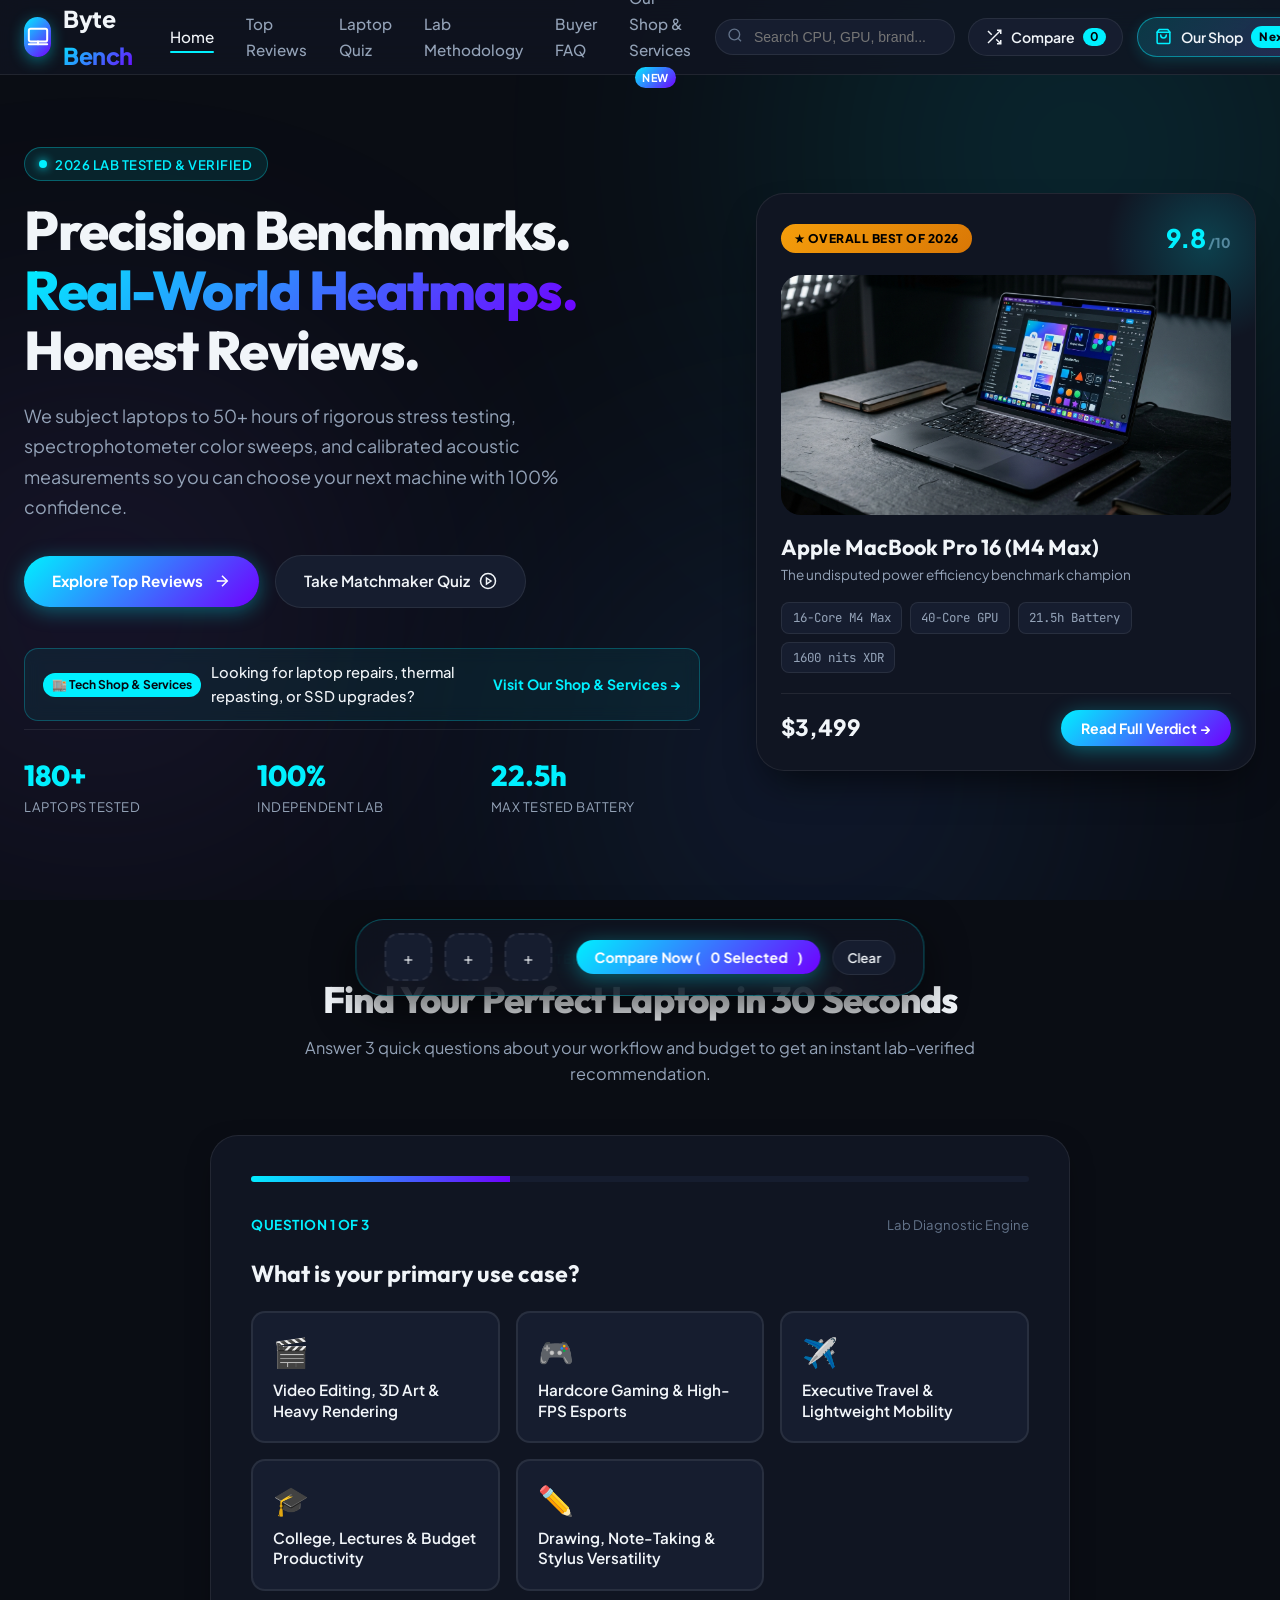
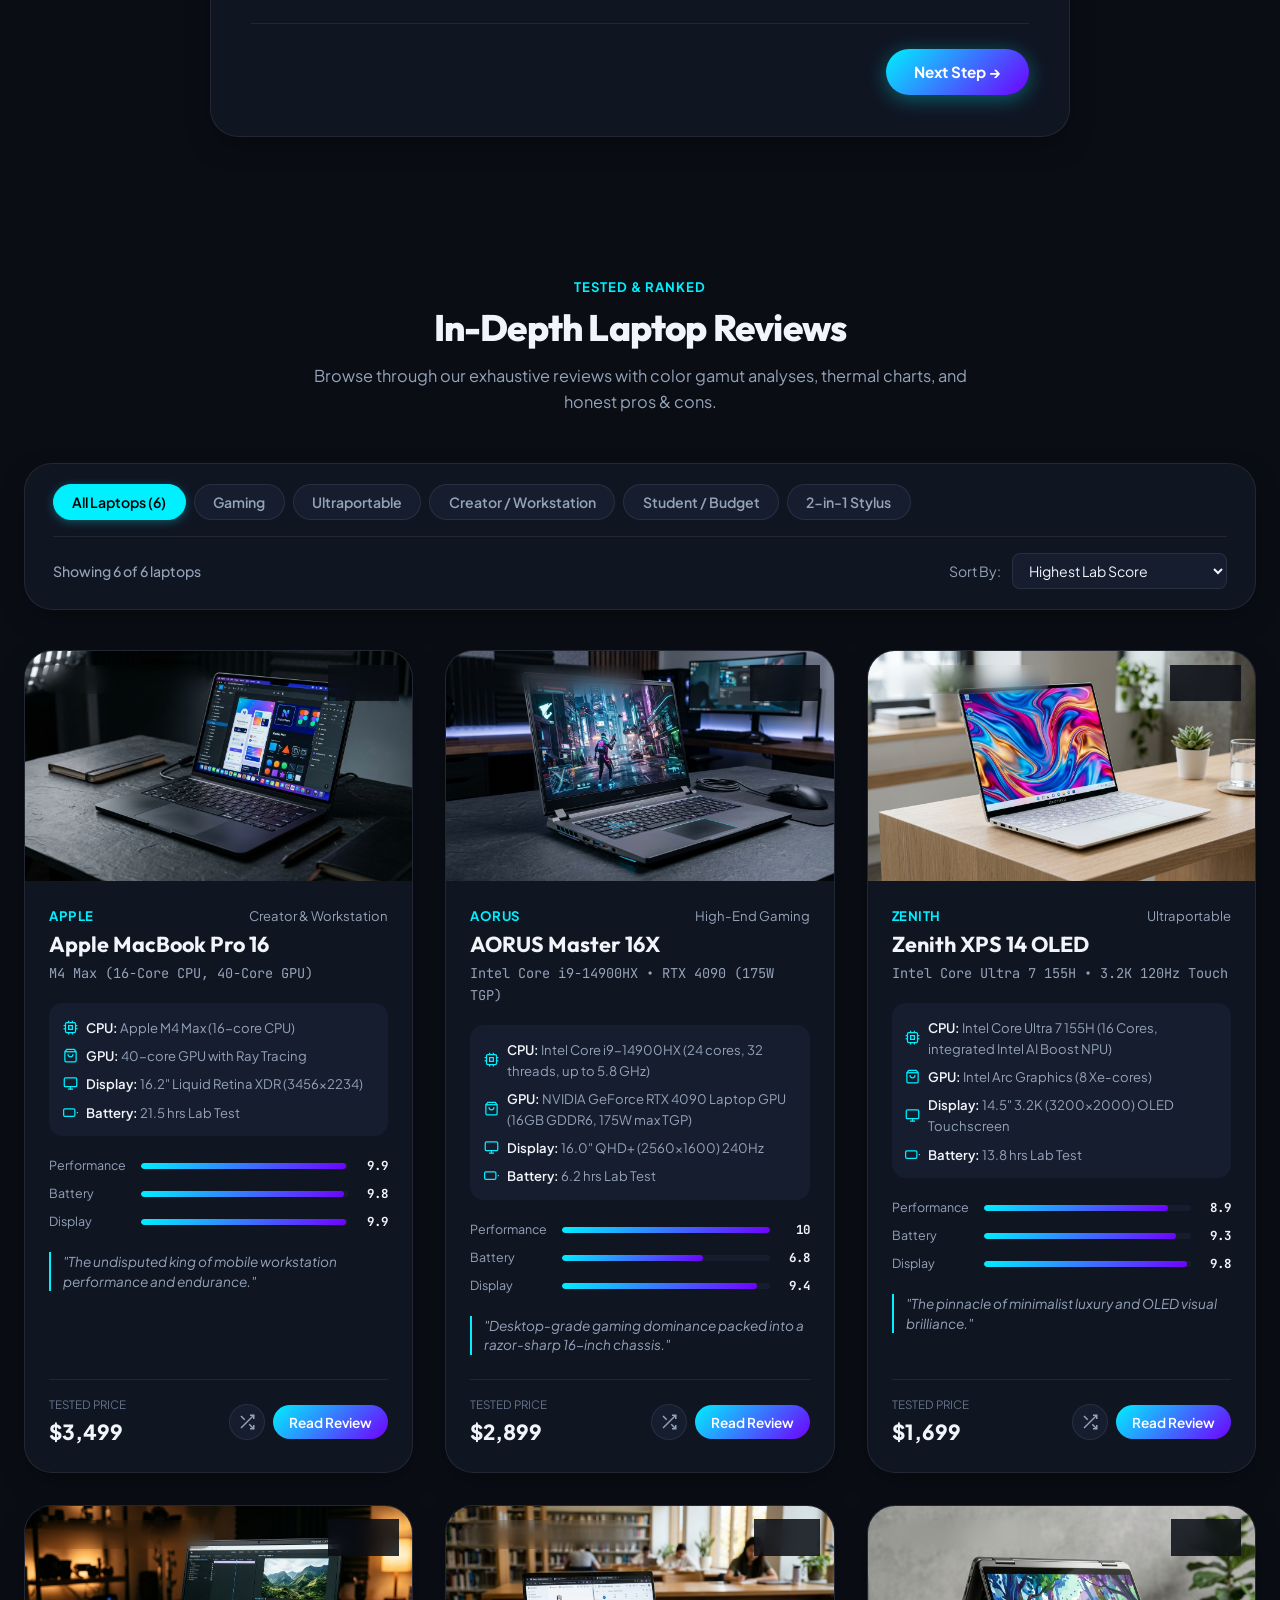
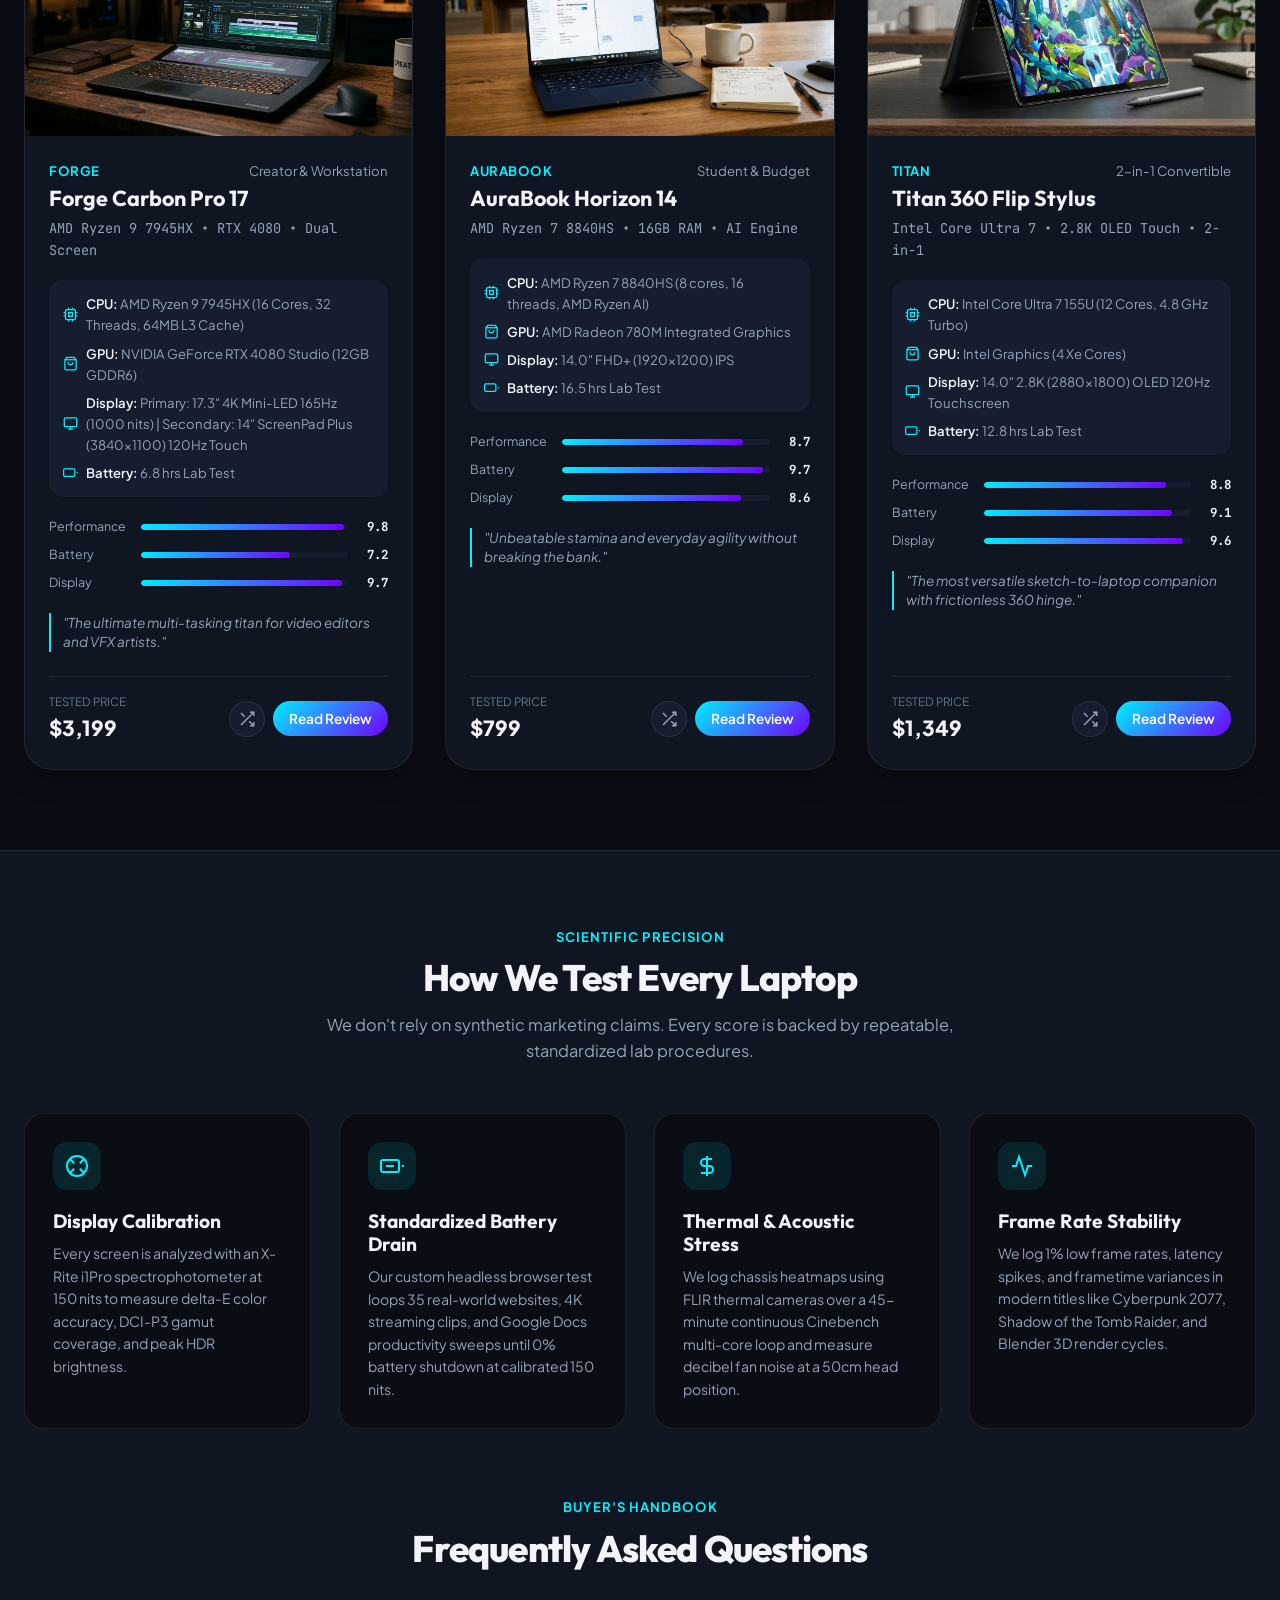
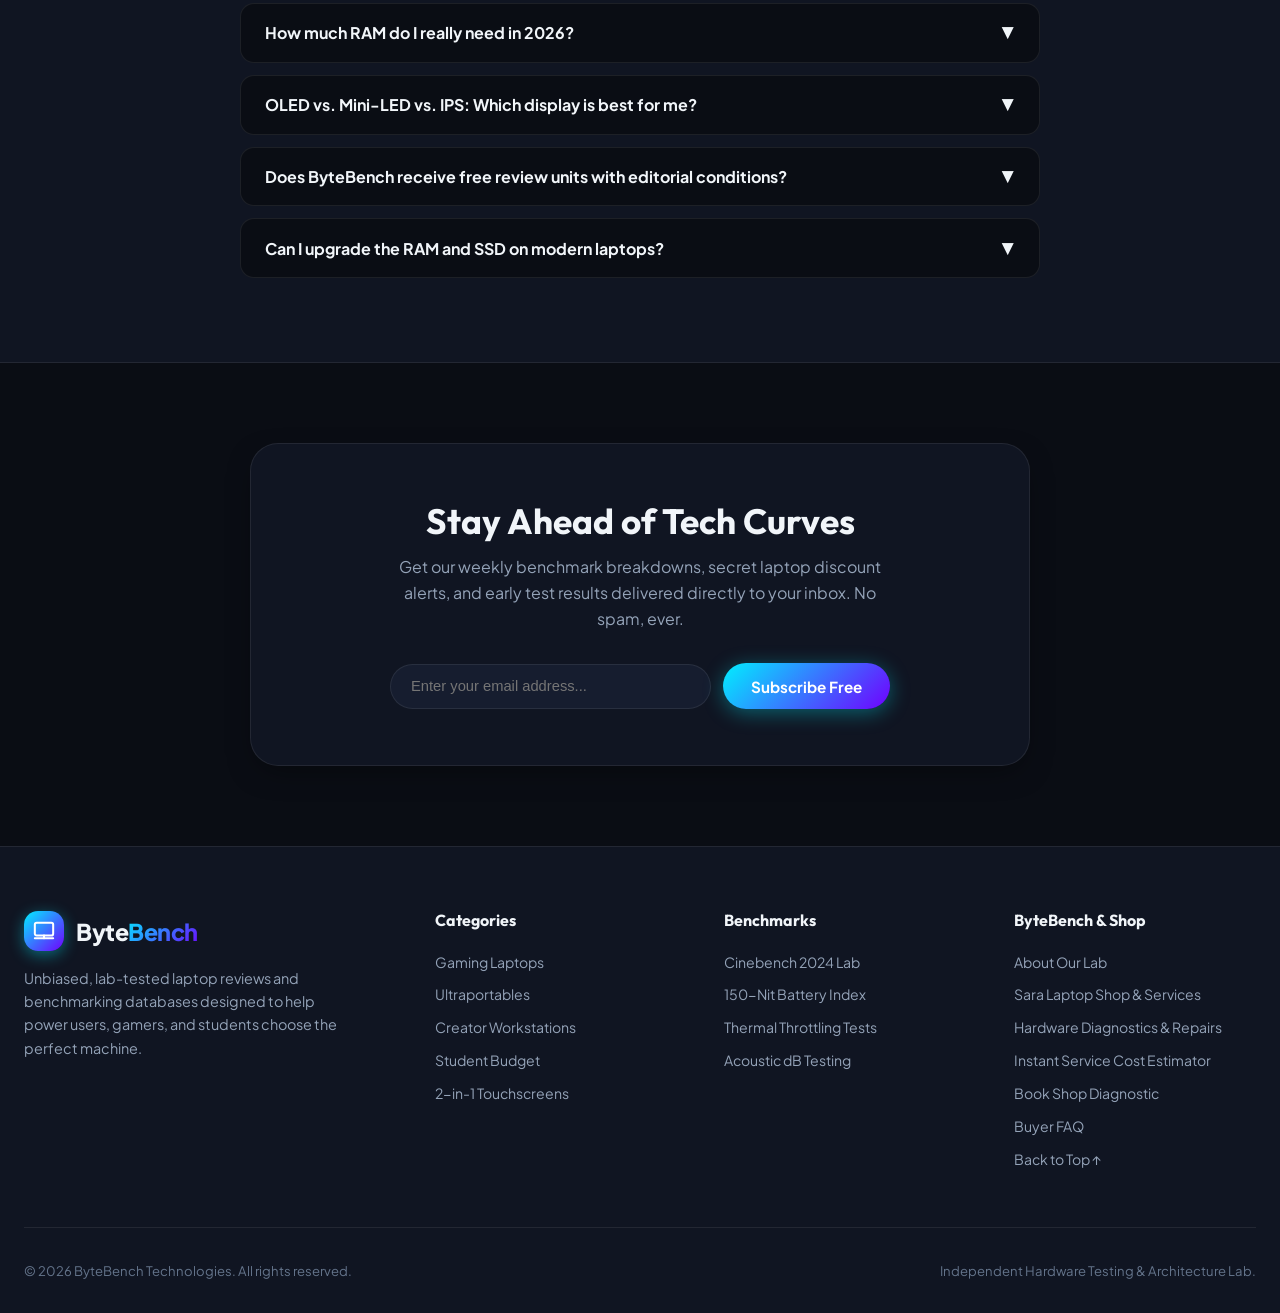
==== commit f770de8b: "feat: add navbar button to navigate to shop page with welcome and service details" ====
--- a/index.html
+++ b/index.html
@@ -54,6 +54,7 @@
           <li><a href="#quiz" class="nav-link">Laptop Quiz</a></li>
           <li><a href="#methodology" class="nav-link">Lab Methodology</a></li>
           <li><a href="#faq" class="nav-link">Buyer FAQ</a></li>
+          <li><a href="shop.html" class="nav-link nav-link-shop">Our Shop & Services <span class="nav-pill-badge">New</span></a></li>
         </ul>
 
         <!-- Navigation Right Actions -->
@@ -83,6 +84,17 @@
             <span>Compare</span>
             <span class="compare-count-pill" id="compareCountPill">0</span>
           </button>
+
+          <!-- Extra Navbar Button: Click to Next Page (Our Shop & Services) -->
+          <a href="shop.html" class="btn-nav-shop" id="navShopBtn" title="Visit Sara Laptop Shop & Services">
+            <svg width="17" height="17" viewBox="0 0 24 24" fill="none" stroke="currentColor" stroke-width="2.2" stroke-linecap="round" stroke-linejoin="round">
+              <path d="M6 2L3 6v14a2 2 0 0 0 2 2h14a2 2 0 0 0 2-2V6l-3-4z"></path>
+              <line x1="3" y1="6" x2="21" y2="6"></line>
+              <path d="M16 10a4 4 0 0 1-8 0"></path>
+            </svg>
+            <span>Our Shop</span>
+            <span class="shop-pill">Next Page →</span>
+          </a>
 
           <!-- Theme Toggle -->
           <button class="theme-toggle-btn" id="themeToggleBtn" aria-label="Toggle dark/light theme"
@@ -138,6 +150,15 @@
                   <polygon points="10 8 16 12 10 16 10 8"></polygon>
                 </svg>
               </a>
+            </div>
+
+            <!-- Shop & Services Direct Feature Callout -->
+            <div class="hero-shop-callout">
+              <div class="callout-content">
+                <span class="callout-tag">🏬 Tech Shop & Services</span>
+                <span class="callout-text">Looking for laptop repairs, thermal repasting, or SSD upgrades?</span>
+              </div>
+              <a href="shop.html" class="callout-btn">Visit Our Shop & Services →</a>
             </div>
 
             <!-- Stats Counters -->
@@ -482,10 +503,13 @@
         </div>
 
         <div class="footer-col">
-          <h4>ByteBench Lab</h4>
+          <h4>ByteBench & Shop</h4>
           <ul class="footer-links">
             <li><a href="#hero">About Our Lab</a></li>
-            <li><a href="#methodology">Editorial Ethics</a></li>
+            <li><a href="shop.html">Sara Laptop Shop & Services</a></li>
+            <li><a href="shop.html#services">Hardware Diagnostics & Repairs</a></li>
+            <li><a href="shop.html#calculator">Instant Service Cost Estimator</a></li>
+            <li><a href="shop.html#booking">Book Shop Diagnostic</a></li>
             <li><a href="#faq">Buyer FAQ</a></li>
             <li><a href="#siteHeader">Back to Top ↑</a></li>
           </ul>
--- a/css/styles.css
+++ b/css/styles.css
@@ -2104,3 +2104,1721 @@
     justify-content: center;
   }
 }
+
+
+/* ==========================================================================
+   Shop & Services Page Styles (Sara Laptop Care & Upgrades)
+   ========================================================================== */
+
+/* Navbar Extra Button: Next Page Link */
+.btn-nav-shop {
+  display: inline-flex;
+  align-items: center;
+  gap: 0.55rem;
+  padding: 0.5rem 1.05rem;
+  border-radius: var(--radius-pill);
+  background: linear-gradient(135deg, rgba(0, 240, 255, 0.16) 0%, rgba(139, 92, 246, 0.25) 100%);
+  border: 1px solid rgba(0, 240, 255, 0.45);
+  color: var(--text-main);
+  font-size: 0.88rem;
+  font-weight: 600;
+  text-decoration: none;
+  transition: all var(--transition-normal);
+  box-shadow: 0 4px 14px rgba(0, 240, 255, 0.15);
+  white-space: nowrap;
+}
+
+.btn-nav-shop svg {
+  color: var(--accent-cyan);
+  transition: transform var(--transition-fast);
+}
+
+.btn-nav-shop:hover {
+  background: var(--gradient-brand);
+  color: #fff;
+  border-color: transparent;
+  box-shadow: 0 6px 22px rgba(0, 240, 255, 0.45);
+  transform: translateY(-2px);
+}
+
+.btn-nav-shop:hover svg {
+  color: #fff;
+  transform: scale(1.1);
+}
+
+.btn-nav-shop .shop-pill {
+  background: var(--accent-cyan);
+  color: #060911;
+  font-size: 0.72rem;
+  font-weight: 800;
+  padding: 0.12rem 0.5rem;
+  border-radius: var(--radius-pill);
+  letter-spacing: 0.4px;
+  transition: all var(--transition-fast);
+}
+
+.btn-nav-shop:hover .shop-pill {
+  background: #fff;
+  color: #7000ff;
+}
+
+/* Nav Pill Badge in Menus */
+.nav-pill-badge {
+  display: inline-block;
+  background: var(--gradient-brand);
+  color: #fff;
+  font-size: 0.68rem;
+  font-weight: 700;
+  padding: 0.1rem 0.45rem;
+  border-radius: var(--radius-pill);
+  margin-left: 0.4rem;
+  vertical-align: middle;
+  letter-spacing: 0.5px;
+  text-transform: uppercase;
+}
+
+.shop-badge-header {
+  font-size: 0.72rem;
+  font-weight: 700;
+  color: var(--accent-cyan);
+  background: rgba(var(--accent-cyan-rgb), 0.12);
+  border: 1px solid rgba(var(--accent-cyan-rgb), 0.3);
+  padding: 0.15rem 0.5rem;
+  border-radius: var(--radius-pill);
+  margin-left: 0.4rem;
+  text-transform: uppercase;
+  letter-spacing: 0.5px;
+  vertical-align: middle;
+}
+
+.btn-return-home {
+  display: inline-flex;
+  align-items: center;
+  gap: 0.45rem;
+  padding: 0.5rem 0.95rem;
+  border-radius: var(--radius-pill);
+  background: var(--bg-surface-elevated);
+  border: 1px solid var(--border-subtle);
+  color: var(--text-muted);
+  font-size: 0.86rem;
+  font-weight: 600;
+  transition: all var(--transition-fast);
+}
+
+.btn-return-home:hover {
+  color: var(--text-main);
+  background: var(--border-subtle);
+  border-color: var(--border-accent);
+}
+
+/* Hero Shop Callout in Index */
+.hero-shop-callout {
+  margin-top: 1.5rem;
+  margin-bottom: 0.5rem;
+  padding: 0.75rem 1.15rem;
+  border-radius: var(--radius-md);
+  background: rgba(var(--accent-cyan-rgb), 0.06);
+  border: 1px solid rgba(var(--accent-cyan-rgb), 0.25);
+  display: flex;
+  align-items: center;
+  justify-content: space-between;
+  gap: 1rem;
+  backdrop-filter: blur(8px);
+}
+
+.hero-shop-callout .callout-content {
+  display: flex;
+  align-items: center;
+  gap: 0.65rem;
+  font-size: 0.92rem;
+}
+
+.hero-shop-callout .callout-tag {
+  background: var(--accent-cyan);
+  color: #060911;
+  font-size: 0.75rem;
+  font-weight: 700;
+  padding: 0.15rem 0.55rem;
+  border-radius: var(--radius-pill);
+  white-space: nowrap;
+}
+
+.hero-shop-callout .callout-text {
+  color: var(--text-main);
+  font-weight: 500;
+}
+
+.hero-shop-callout .callout-btn {
+  color: var(--accent-cyan);
+  font-weight: 700;
+  font-size: 0.88rem;
+  white-space: nowrap;
+  display: inline-flex;
+  align-items: center;
+  gap: 0.3rem;
+  transition: transform var(--transition-fast);
+}
+
+.hero-shop-callout .callout-btn:hover {
+  text-decoration: underline;
+  transform: translateX(3px);
+}
+
+/* ==========================================================================
+   Shop Page Hero Section
+   ========================================================================== */
+.shop-hero-section {
+  padding: 4.5rem 0 3.5rem;
+  position: relative;
+}
+
+.shop-hero-grid {
+  display: grid;
+  grid-template-columns: 1.15fr 0.85fr;
+  align-items: center;
+  gap: 3.5rem;
+  margin-bottom: 3.5rem;
+}
+
+.shop-welcome-badge {
+  background: rgba(var(--accent-purple-rgb), 0.15);
+  border-color: rgba(var(--accent-purple-rgb), 0.4);
+  color: #c084fc;
+}
+
+.shop-welcome-badge .pulse-dot {
+  background: #c084fc;
+  box-shadow: 0 0 10px #c084fc;
+}
+
+.shop-hero-title {
+  font-size: 3.2rem;
+  font-weight: 800;
+  letter-spacing: -1.5px;
+  line-height: 1.12;
+  margin-bottom: 1.25rem;
+}
+
+.shop-hero-description {
+  font-size: 1.12rem;
+  color: var(--text-muted);
+  line-height: 1.7;
+  max-width: 600px;
+  margin-bottom: 2rem;
+}
+
+.shop-cta-group {
+  display: flex;
+  align-items: center;
+  flex-wrap: wrap;
+  gap: 1rem;
+  margin-bottom: 2.25rem;
+}
+
+.btn-outline-link {
+  display: inline-flex;
+  align-items: center;
+  padding: 0.85rem 1.5rem;
+  border-radius: var(--radius-pill);
+  border: 1px dashed var(--border-accent);
+  color: var(--accent-cyan);
+  font-size: 0.92rem;
+  font-weight: 600;
+  transition: all var(--transition-fast);
+}
+
+.btn-outline-link:hover {
+  border-color: var(--accent-cyan);
+  background: rgba(var(--accent-cyan-rgb), 0.08);
+  transform: translateY(-2px);
+}
+
+/* Trust Badges Row */
+.shop-trust-pills {
+  display: flex;
+  flex-wrap: wrap;
+  gap: 0.75rem;
+}
+
+.trust-pill-item {
+  display: inline-flex;
+  align-items: center;
+  gap: 0.5rem;
+  padding: 0.4rem 0.85rem;
+  border-radius: var(--radius-pill);
+  background: var(--bg-surface-elevated);
+  border: 1px solid var(--border-subtle);
+  font-size: 0.82rem;
+  font-weight: 600;
+  color: var(--text-main);
+}
+
+.trust-pill-item .trust-icon {
+  font-size: 0.95rem;
+}
+
+/* Shop Spotlight Card */
+.shop-spotlight-card {
+  position: relative;
+  background: var(--bg-surface);
+  border: 1px solid var(--border-subtle);
+  border-radius: var(--radius-xl);
+  padding: 2rem;
+  box-shadow: var(--shadow-elevated);
+  overflow: hidden;
+  display: flex;
+  flex-direction: column;
+  gap: 1.5rem;
+}
+
+.shop-spotlight-header {
+  display: flex;
+  align-items: center;
+  justify-content: space-between;
+  gap: 1rem;
+}
+
+.shop-live-tag {
+  color: #10b981;
+  font-size: 0.82rem;
+  font-weight: 700;
+  display: inline-flex;
+  align-items: center;
+  gap: 0.35rem;
+  background: rgba(16, 185, 129, 0.12);
+  padding: 0.25rem 0.7rem;
+  border-radius: var(--radius-pill);
+  border: 1px solid rgba(16, 185, 129, 0.3);
+}
+
+.shop-rating-tag {
+  font-size: 0.82rem;
+  font-weight: 700;
+  color: var(--accent-amber);
+}
+
+.shop-spotlight-banner {
+  display: flex;
+  align-items: center;
+  gap: 1.25rem;
+  padding: 1.25rem;
+  background: var(--bg-surface-elevated);
+  border-radius: var(--radius-lg);
+  border: 1px solid var(--border-subtle);
+}
+
+.shop-avatar-box {
+  width: 58px;
+  height: 58px;
+  border-radius: var(--radius-md);
+  background: var(--gradient-brand);
+  display: flex;
+  align-items: center;
+  justify-content: center;
+  color: #fff;
+  flex-shrink: 0;
+  box-shadow: 0 4px 18px rgba(0, 240, 255, 0.35);
+}
+
+.shop-spotlight-banner h3 {
+  font-size: 1.15rem;
+  margin-bottom: 0.2rem;
+}
+
+.shop-spotlight-banner p {
+  font-size: 0.85rem;
+  color: var(--text-muted);
+}
+
+.shop-highlights-list {
+  display: flex;
+  flex-direction: column;
+  gap: 0.95rem;
+}
+
+.shop-highlight-row {
+  display: flex;
+  align-items: flex-start;
+  gap: 0.75rem;
+}
+
+.highlight-check {
+  width: 22px;
+  height: 22px;
+  border-radius: 50%;
+  background: rgba(0, 240, 255, 0.15);
+  color: var(--accent-cyan);
+  font-size: 0.78rem;
+  font-weight: 800;
+  display: flex;
+  align-items: center;
+  justify-content: center;
+  flex-shrink: 0;
+  margin-top: 2px;
+}
+
+.shop-highlight-row strong {
+  display: block;
+  font-size: 0.92rem;
+  color: var(--text-main);
+}
+
+.shop-highlight-row p {
+  font-size: 0.82rem;
+  color: var(--text-muted);
+}
+
+.shop-spotlight-footer {
+  display: flex;
+  align-items: center;
+  justify-content: space-between;
+  gap: 1rem;
+  padding-top: 1.25rem;
+  border-top: 1px solid var(--border-subtle);
+}
+
+.store-hours-mini {
+  display: flex;
+  flex-direction: column;
+}
+
+.hours-label {
+  font-size: 0.76rem;
+  color: var(--text-dim);
+  text-transform: uppercase;
+  letter-spacing: 0.5px;
+}
+
+.hours-time {
+  font-size: 0.95rem;
+  font-weight: 700;
+  color: var(--text-main);
+}
+
+/* Shop Stats Grid */
+.shop-stats-grid {
+  display: grid;
+  grid-template-columns: repeat(4, 1fr);
+  gap: 1.5rem;
+}
+
+.shop-stat-card {
+  background: var(--bg-surface);
+  border: 1px solid var(--border-subtle);
+  border-radius: var(--radius-lg);
+  padding: 1.75rem 1.5rem;
+  text-align: center;
+  transition: all var(--transition-normal);
+  position: relative;
+  overflow: hidden;
+}
+
+.shop-stat-card::before {
+  content: '';
+  position: absolute;
+  top: 0;
+  left: 0;
+  right: 0;
+  height: 3px;
+  background: var(--gradient-brand);
+  opacity: 0.7;
+}
+
+.shop-stat-card:hover {
+  transform: translateY(-4px);
+  border-color: var(--border-accent);
+  box-shadow: var(--shadow-card);
+}
+
+.shop-stat-card h4 {
+  font-size: 2.2rem;
+  font-weight: 800;
+  background: var(--gradient-brand);
+  -webkit-background-clip: text;
+  -webkit-text-fill-color: transparent;
+  margin-bottom: 0.25rem;
+}
+
+.shop-stat-card p {
+  font-size: 0.95rem;
+  font-weight: 600;
+  color: var(--text-main);
+  margin-bottom: 0.2rem;
+}
+
+.shop-stat-card .stat-sub {
+  font-size: 0.78rem;
+  color: var(--text-dim);
+  display: block;
+}
+
+/* ==========================================================================
+   Our Service Details Section
+   ========================================================================== */
+.shop-services-section {
+  padding: 4.5rem 0;
+  position: relative;
+}
+
+.service-filters-wrapper {
+  margin-bottom: 2.5rem;
+}
+
+.service-category-pills {
+  display: flex;
+  align-items: center;
+  justify-content: center;
+  flex-wrap: wrap;
+  gap: 0.75rem;
+  list-style: none;
+}
+
+.service-filter-btn {
+  padding: 0.6rem 1.25rem;
+  border-radius: var(--radius-pill);
+  background: var(--bg-surface-elevated);
+  border: 1px solid var(--border-subtle);
+  color: var(--text-muted);
+  font-size: 0.9rem;
+  font-weight: 600;
+  transition: all var(--transition-fast);
+}
+
+.service-filter-btn:hover {
+  color: var(--text-main);
+  border-color: var(--border-accent);
+}
+
+.service-filter-btn.active {
+  background: var(--gradient-brand);
+  color: #fff;
+  border-color: transparent;
+  box-shadow: 0 4px 18px rgba(0, 240, 255, 0.35);
+}
+
+.services-cards-grid {
+  display: grid;
+  grid-template-columns: repeat(3, 1fr);
+  gap: 1.75rem;
+}
+
+.service-card {
+  background: var(--bg-surface);
+  border: 1px solid var(--border-subtle);
+  border-radius: var(--radius-xl);
+  padding: 1.85rem;
+  display: flex;
+  flex-direction: column;
+  transition: all var(--transition-normal);
+  position: relative;
+  overflow: hidden;
+}
+
+.service-card:hover {
+  transform: translateY(-5px);
+  border-color: var(--border-accent);
+  box-shadow: var(--shadow-card);
+}
+
+.featured-service {
+  border-color: rgba(139, 92, 246, 0.4);
+  background: linear-gradient(180deg, rgba(139, 92, 246, 0.05) 0%, var(--bg-surface) 100%);
+}
+
+.featured-service-ribbon {
+  position: absolute;
+  top: 14px;
+  right: -32px;
+  background: var(--gradient-brand);
+  color: #fff;
+  font-size: 0.68rem;
+  font-weight: 800;
+  text-transform: uppercase;
+  letter-spacing: 0.5px;
+  padding: 0.25rem 2.5rem;
+  transform: rotate(45deg);
+  box-shadow: 0 2px 10px rgba(0, 0, 0, 0.3);
+}
+
+.service-card-top {
+  display: flex;
+  align-items: center;
+  justify-content: space-between;
+  margin-bottom: 1.25rem;
+}
+
+.service-icon-box {
+  width: 48px;
+  height: 48px;
+  border-radius: var(--radius-md);
+  display: flex;
+  align-items: center;
+  justify-content: center;
+  flex-shrink: 0;
+}
+
+.service-icon-box.cyan-glow {
+  background: rgba(0, 240, 255, 0.12);
+  color: var(--accent-cyan);
+  border: 1px solid rgba(0, 240, 255, 0.3);
+}
+
+.service-icon-box.purple-glow {
+  background: rgba(139, 92, 246, 0.12);
+  color: var(--accent-purple);
+  border: 1px solid rgba(139, 92, 246, 0.3);
+}
+
+.service-icon-box.amber-glow {
+  background: rgba(245, 158, 11, 0.12);
+  color: var(--accent-amber);
+  border: 1px solid rgba(245, 158, 11, 0.3);
+}
+
+.service-icon-box.emerald-glow {
+  background: rgba(16, 185, 129, 0.12);
+  color: var(--accent-emerald);
+  border: 1px solid rgba(16, 185, 129, 0.3);
+}
+
+.service-category-badge {
+  font-size: 0.74rem;
+  font-weight: 700;
+  text-transform: uppercase;
+  letter-spacing: 0.5px;
+  padding: 0.2rem 0.65rem;
+  border-radius: var(--radius-pill);
+  background: var(--bg-surface-elevated);
+  border: 1px solid var(--border-subtle);
+  color: var(--text-dim);
+}
+
+.service-title {
+  font-size: 1.25rem;
+  font-weight: 700;
+  margin-bottom: 0.65rem;
+  line-height: 1.3;
+}
+
+.service-desc {
+  font-size: 0.92rem;
+  color: var(--text-muted);
+  line-height: 1.6;
+  margin-bottom: 1.25rem;
+  flex-grow: 1;
+}
+
+.service-features-list {
+  list-style: none;
+  margin-bottom: 1.5rem;
+  display: flex;
+  flex-direction: column;
+  gap: 0.45rem;
+  font-size: 0.85rem;
+  color: var(--text-main);
+  border-top: 1px solid var(--border-subtle);
+  padding-top: 1rem;
+}
+
+.service-features-list li {
+  position: relative;
+  padding-left: 1.25rem;
+}
+
+.service-features-list li::before {
+  content: '✓';
+  position: absolute;
+  left: 0;
+  color: var(--accent-cyan);
+  font-weight: 800;
+}
+
+.service-meta-box {
+  display: flex;
+  align-items: center;
+  justify-content: space-between;
+  padding: 1rem;
+  background: var(--bg-surface-elevated);
+  border-radius: var(--radius-md);
+  margin-bottom: 1.25rem;
+  border: 1px solid var(--border-subtle);
+}
+
+.service-pricing,
+.service-duration {
+  display: flex;
+  flex-direction: column;
+}
+
+.price-label,
+.time-label {
+  font-size: 0.72rem;
+  color: var(--text-dim);
+  text-transform: uppercase;
+  letter-spacing: 0.5px;
+}
+
+.price-val {
+  font-size: 1.15rem;
+  font-weight: 800;
+  color: var(--text-main);
+}
+
+.price-val .free-tag {
+  font-size: 0.72rem;
+  color: var(--accent-emerald);
+  font-weight: 700;
+}
+
+.price-val .price-note {
+  font-size: 0.72rem;
+  color: var(--text-dim);
+  font-weight: 500;
+}
+
+.time-val {
+  font-size: 0.88rem;
+  font-weight: 700;
+  color: var(--accent-cyan);
+}
+
+.btn-book-service {
+  width: 100%;
+  justify-content: center;
+  padding: 0.75rem 1.25rem;
+  font-size: 0.9rem;
+}
+
+/* ==========================================================================
+   Service Packages & Pricing Section
+   ========================================================================== */
+.shop-packages-section {
+  padding: 4.5rem 0;
+  background: rgba(16, 21, 34, 0.4);
+  border-top: 1px solid var(--border-subtle);
+  border-bottom: 1px solid var(--border-subtle);
+}
+
+.packages-grid {
+  display: grid;
+  grid-template-columns: repeat(3, 1fr);
+  gap: 2rem;
+  align-items: stretch;
+}
+
+.package-card {
+  background: var(--bg-surface);
+  border: 1px solid var(--border-subtle);
+  border-radius: var(--radius-xl);
+  padding: 2.25rem 2rem;
+  display: flex;
+  flex-direction: column;
+  position: relative;
+  transition: all var(--transition-normal);
+}
+
+.package-card:hover {
+  transform: translateY(-5px);
+  box-shadow: var(--shadow-card);
+}
+
+.package-card.featured-package {
+  border-color: rgba(0, 240, 255, 0.45);
+  box-shadow: 0 0 30px rgba(0, 240, 255, 0.15);
+  transform: scale(1.03);
+}
+
+.package-card.featured-package:hover {
+  transform: scale(1.03) translateY(-5px);
+}
+
+.package-popular-badge {
+  position: absolute;
+  top: -14px;
+  left: 50%;
+  transform: translateX(-50%);
+  background: var(--gradient-brand);
+  color: #fff;
+  font-size: 0.75rem;
+  font-weight: 800;
+  padding: 0.25rem 1rem;
+  border-radius: var(--radius-pill);
+  box-shadow: 0 4px 15px rgba(0, 240, 255, 0.4);
+  white-space: nowrap;
+}
+
+.package-tier-name {
+  font-size: 0.82rem;
+  font-weight: 700;
+  text-transform: uppercase;
+  letter-spacing: 0.7px;
+  color: var(--accent-cyan);
+  display: block;
+  margin-bottom: 0.4rem;
+}
+
+.package-name {
+  font-size: 1.45rem;
+  font-weight: 800;
+  margin-bottom: 0.5rem;
+}
+
+.package-desc {
+  font-size: 0.88rem;
+  color: var(--text-muted);
+  line-height: 1.5;
+  margin-bottom: 1.5rem;
+}
+
+.package-price-box {
+  display: flex;
+  align-items: baseline;
+  gap: 0.2rem;
+  margin-bottom: 1.75rem;
+  padding-bottom: 1.5rem;
+  border-bottom: 1px solid var(--border-subtle);
+}
+
+.package-currency {
+  font-size: 1.4rem;
+  font-weight: 700;
+  color: var(--text-muted);
+}
+
+.package-amount {
+  font-size: 2.8rem;
+  font-weight: 800;
+  color: var(--text-main);
+  line-height: 1;
+}
+
+.package-period {
+  font-size: 0.85rem;
+  color: var(--text-dim);
+}
+
+.package-features {
+  list-style: none;
+  display: flex;
+  flex-direction: column;
+  gap: 0.85rem;
+  font-size: 0.9rem;
+  margin-bottom: 2rem;
+  flex-grow: 1;
+}
+
+.package-features li {
+  display: flex;
+  align-items: center;
+  gap: 0.65rem;
+}
+
+.package-features li.disabled {
+  color: var(--text-dim);
+  text-decoration: line-through;
+}
+
+.package-features .check-icon {
+  color: var(--accent-cyan);
+  font-weight: 800;
+  flex-shrink: 0;
+}
+
+.package-features .cross-icon {
+  color: var(--accent-rose);
+  font-weight: 800;
+  flex-shrink: 0;
+}
+
+.package-select-btn {
+  width: 100%;
+  justify-content: center;
+  padding: 0.85rem 1.5rem;
+}
+
+/* ==========================================================================
+   Interactive Cost Estimator Section
+   ========================================================================== */
+.shop-calculator-section {
+  padding: 4.5rem 0;
+  position: relative;
+}
+
+.calculator-wrapper {
+  background: var(--bg-surface);
+  border: 1px solid var(--border-subtle);
+  border-radius: var(--radius-xl);
+  padding: 3rem;
+  box-shadow: var(--shadow-card);
+}
+
+.calc-header-box {
+  text-align: center;
+  max-width: 680px;
+  margin: 0 auto 3rem;
+}
+
+.calc-layout-grid {
+  display: grid;
+  grid-template-columns: 1.25fr 0.75fr;
+  gap: 3rem;
+  align-items: start;
+}
+
+.calc-group {
+  margin-bottom: 2rem;
+}
+
+.calc-label {
+  display: block;
+  font-size: 0.95rem;
+  font-weight: 700;
+  margin-bottom: 0.85rem;
+  color: var(--text-main);
+}
+
+.calc-device-selector {
+  display: grid;
+  grid-template-columns: 1fr 1fr;
+  gap: 0.75rem;
+}
+
+.device-pill-btn {
+  display: flex;
+  align-items: center;
+  gap: 0.65rem;
+  padding: 0.85rem 1rem;
+  border-radius: var(--radius-md);
+  background: var(--bg-surface-elevated);
+  border: 1px solid var(--border-subtle);
+  color: var(--text-muted);
+  font-size: 0.88rem;
+  font-weight: 600;
+  text-align: left;
+  transition: all var(--transition-fast);
+}
+
+.device-pill-btn:hover {
+  border-color: var(--border-accent);
+  color: var(--text-main);
+}
+
+.device-pill-btn.active {
+  background: rgba(var(--accent-cyan-rgb), 0.12);
+  border-color: var(--accent-cyan);
+  color: var(--accent-cyan);
+  box-shadow: 0 0 15px rgba(0, 240, 255, 0.2);
+}
+
+.device-pill-btn .pill-icon {
+  font-size: 1.2rem;
+}
+
+.calc-select {
+  width: 100%;
+  padding: 0.85rem 1.25rem;
+  border-radius: var(--radius-md);
+  background: var(--bg-surface-elevated);
+  border: 1px solid var(--border-subtle);
+  color: var(--text-main);
+  font-size: 0.92rem;
+  outline: none;
+}
+
+.calc-select:focus {
+  border-color: var(--border-focus);
+}
+
+.calc-addons-grid {
+  display: flex;
+  flex-direction: column;
+  gap: 0.75rem;
+}
+
+.addon-checkbox-label {
+  display: flex;
+  align-items: flex-start;
+  gap: 0.85rem;
+  padding: 0.9rem 1.15rem;
+  border-radius: var(--radius-md);
+  background: var(--bg-surface-elevated);
+  border: 1px solid var(--border-subtle);
+  cursor: pointer;
+  transition: all var(--transition-fast);
+}
+
+.addon-checkbox-label:hover {
+  border-color: var(--border-accent);
+}
+
+.addon-checkbox-label input[type="checkbox"] {
+  width: 18px;
+  height: 18px;
+  margin-top: 2px;
+  accent-color: var(--accent-cyan);
+  cursor: pointer;
+}
+
+.addon-info strong {
+  display: block;
+  font-size: 0.92rem;
+  color: var(--text-main);
+}
+
+.addon-info small {
+  font-size: 0.8rem;
+  color: var(--text-dim);
+}
+
+/* Calculation Summary Card */
+.calc-summary-card {
+  background: var(--bg-surface-elevated);
+  border: 1px solid var(--border-accent);
+  border-radius: var(--radius-xl);
+  padding: 2.25rem 2rem;
+  box-shadow: var(--shadow-elevated);
+  position: relative;
+  overflow: hidden;
+}
+
+.summary-top {
+  display: flex;
+  align-items: center;
+  justify-content: space-between;
+  margin-bottom: 1.5rem;
+}
+
+.summary-badge {
+  font-size: 0.75rem;
+  font-weight: 700;
+  text-transform: uppercase;
+  letter-spacing: 0.5px;
+  padding: 0.2rem 0.65rem;
+  border-radius: var(--radius-pill);
+  background: rgba(var(--accent-cyan-rgb), 0.15);
+  color: var(--accent-cyan);
+  border: 1px solid rgba(var(--accent-cyan-rgb), 0.3);
+}
+
+.summary-device-label {
+  font-size: 0.84rem;
+  color: var(--text-dim);
+  font-weight: 600;
+}
+
+.summary-price-display {
+  text-align: center;
+  padding: 1.5rem;
+  background: var(--bg-surface);
+  border-radius: var(--radius-lg);
+  border: 1px solid var(--border-subtle);
+  margin-bottom: 1.75rem;
+}
+
+.price-range-text {
+  font-size: 0.84rem;
+  color: var(--text-muted);
+  text-transform: uppercase;
+  letter-spacing: 0.5px;
+  margin-bottom: 0.25rem;
+}
+
+.price-main-number {
+  font-size: 2.75rem;
+  font-weight: 800;
+  color: var(--text-main);
+  line-height: 1.1;
+  margin-bottom: 0.4rem;
+}
+
+.price-main-number .currency {
+  font-size: 1.6rem;
+  color: var(--accent-cyan);
+  vertical-align: super;
+}
+
+.tax-note {
+  font-size: 0.72rem;
+  color: var(--text-dim);
+}
+
+.summary-breakdown-list {
+  display: flex;
+  flex-direction: column;
+  gap: 0.75rem;
+  margin-bottom: 1.75rem;
+  font-size: 0.88rem;
+}
+
+.breakdown-row {
+  display: flex;
+  justify-content: space-between;
+  color: var(--text-muted);
+}
+
+.breakdown-row strong {
+  color: var(--text-main);
+}
+
+.breakdown-row.highlight-row {
+  padding-top: 0.75rem;
+  border-top: 1px solid var(--border-subtle);
+}
+
+.breakdown-row.highlight-row strong {
+  color: var(--accent-cyan);
+  font-weight: 700;
+}
+
+.summary-guarantee-note {
+  display: flex;
+  align-items: center;
+  gap: 0.5rem;
+  font-size: 0.82rem;
+  color: var(--text-muted);
+  margin-bottom: 1.5rem;
+  padding: 0.65rem 0.85rem;
+  border-radius: var(--radius-md);
+  background: rgba(16, 185, 129, 0.08);
+  border: 1px solid rgba(16, 185, 129, 0.25);
+}
+
+.btn-apply-quote {
+  width: 100%;
+  justify-content: center;
+  padding: 0.85rem 1.5rem;
+  font-size: 0.95rem;
+}
+
+/* ==========================================================================
+   Booking & Reservation Section
+   ========================================================================== */
+.shop-booking-section {
+  padding: 4.5rem 0;
+  position: relative;
+}
+
+.booking-grid {
+  display: grid;
+  grid-template-columns: 0.9fr 1.1fr;
+  gap: 3.5rem;
+  align-items: start;
+}
+
+.booking-info-pane .section-desc {
+  font-size: 1.05rem;
+  color: var(--text-muted);
+  line-height: 1.7;
+  margin-bottom: 2rem;
+}
+
+.booking-perks-list {
+  display: flex;
+  flex-direction: column;
+  gap: 1.25rem;
+  margin-bottom: 2.5rem;
+}
+
+.booking-perk-item {
+  display: flex;
+  align-items: flex-start;
+  gap: 1rem;
+}
+
+.perk-icon-box {
+  width: 44px;
+  height: 44px;
+  border-radius: var(--radius-md);
+  background: var(--bg-surface-elevated);
+  border: 1px solid var(--border-subtle);
+  display: flex;
+  align-items: center;
+  justify-content: center;
+  font-size: 1.25rem;
+  flex-shrink: 0;
+}
+
+.booking-perk-item h4 {
+  font-size: 1.05rem;
+  margin-bottom: 0.2rem;
+}
+
+.booking-perk-item p {
+  font-size: 0.86rem;
+  color: var(--text-muted);
+  line-height: 1.5;
+}
+
+.emergency-contact-card {
+  display: flex;
+  align-items: center;
+  gap: 1rem;
+  padding: 1.25rem 1.5rem;
+  border-radius: var(--radius-lg);
+  background: rgba(var(--accent-purple-rgb), 0.1);
+  border: 1px solid rgba(var(--accent-purple-rgb), 0.3);
+}
+
+.card-icon-round {
+  width: 42px;
+  height: 42px;
+  border-radius: 50%;
+  background: var(--accent-purple);
+  color: #fff;
+  display: flex;
+  align-items: center;
+  justify-content: center;
+  font-size: 1.2rem;
+  flex-shrink: 0;
+}
+
+.emergency-contact-card strong {
+  display: block;
+  font-size: 0.95rem;
+  color: var(--text-main);
+  margin-bottom: 0.15rem;
+}
+
+.emergency-contact-card p {
+  font-size: 0.84rem;
+  color: var(--text-muted);
+}
+
+.hotline-link {
+  color: var(--accent-cyan);
+  font-weight: 700;
+}
+
+.hotline-link:hover {
+  text-decoration: underline;
+}
+
+/* Booking Form Card */
+.booking-form-card {
+  background: var(--bg-surface);
+  border: 1px solid var(--border-subtle);
+  border-radius: var(--radius-xl);
+  padding: 2.5rem;
+  box-shadow: var(--shadow-card);
+}
+
+.form-header-badge {
+  display: flex;
+  align-items: center;
+  justify-content: space-between;
+  margin-bottom: 1.75rem;
+  padding-bottom: 1.25rem;
+  border-bottom: 1px solid var(--border-subtle);
+  font-size: 0.86rem;
+  font-weight: 700;
+  color: var(--text-muted);
+}
+
+.secure-badge {
+  color: var(--accent-emerald);
+  font-size: 0.78rem;
+}
+
+.shop-booking-form {
+  display: flex;
+  flex-direction: column;
+  gap: 1.25rem;
+}
+
+.form-row-2col {
+  display: grid;
+  grid-template-columns: 1fr 1fr;
+  gap: 1.25rem;
+}
+
+.form-group {
+  display: flex;
+  flex-direction: column;
+  gap: 0.45rem;
+}
+
+.form-group label {
+  font-size: 0.86rem;
+  font-weight: 600;
+  color: var(--text-main);
+}
+
+.form-control {
+  width: 100%;
+  padding: 0.75rem 1.15rem;
+  border-radius: var(--radius-md);
+  background: var(--bg-surface-elevated);
+  border: 1px solid var(--border-subtle);
+  color: var(--text-main);
+  font-size: 0.9rem;
+  font-family: inherit;
+  outline: none;
+  transition: all var(--transition-fast);
+}
+
+.form-control:focus {
+  border-color: var(--border-focus);
+  box-shadow: 0 0 0 3px rgba(var(--accent-cyan-rgb), 0.15);
+}
+
+.form-privacy-note {
+  display: flex;
+  align-items: center;
+  gap: 0.65rem;
+  font-size: 0.82rem;
+  color: var(--text-muted);
+}
+
+.btn-submit-booking {
+  width: 100%;
+  justify-content: center;
+  padding: 0.9rem 1.75rem;
+  font-size: 0.98rem;
+  margin-top: 0.5rem;
+}
+
+/* ==========================================================================
+   Store Location & Hours Section
+   ========================================================================== */
+.shop-store-info-section {
+  padding: 4.5rem 0;
+  background: rgba(16, 21, 34, 0.4);
+  border-top: 1px solid var(--border-subtle);
+}
+
+.store-info-grid {
+  display: grid;
+  grid-template-columns: repeat(3, 1fr);
+  gap: 1.75rem;
+}
+
+.store-card {
+  background: var(--bg-surface);
+  border: 1px solid var(--border-subtle);
+  border-radius: var(--radius-xl);
+  padding: 2.25rem 2rem;
+  display: flex;
+  flex-direction: column;
+  transition: all var(--transition-normal);
+}
+
+.store-card:hover {
+  transform: translateY(-4px);
+  border-color: var(--border-accent);
+  box-shadow: var(--shadow-card);
+}
+
+.store-card-icon {
+  font-size: 2.2rem;
+  margin-bottom: 1rem;
+}
+
+.store-card h3 {
+  font-size: 1.3rem;
+  margin-bottom: 0.85rem;
+}
+
+.store-address {
+  font-size: 0.95rem;
+  color: var(--text-muted);
+  line-height: 1.6;
+  margin-bottom: 1.75rem;
+  flex-grow: 1;
+}
+
+.store-card-actions {
+  display: flex;
+  align-items: center;
+  gap: 0.75rem;
+}
+
+.copy-btn {
+  padding: 0.5rem 0.95rem;
+  font-size: 0.85rem;
+}
+
+.hours-table {
+  width: 100%;
+  border-collapse: collapse;
+  margin-bottom: 1.5rem;
+  font-size: 0.88rem;
+}
+
+.hours-table td {
+  padding: 0.65rem 0;
+  border-bottom: 1px solid var(--border-subtle);
+  color: var(--text-muted);
+}
+
+.hours-table td:last-child {
+  text-align: right;
+  color: var(--text-main);
+}
+
+.badge-walkin {
+  display: block;
+  font-size: 0.7rem;
+  color: var(--accent-amber);
+  font-weight: 600;
+}
+
+.store-status-pill {
+  display: inline-flex;
+  align-items: center;
+  gap: 0.5rem;
+  padding: 0.45rem 0.85rem;
+  border-radius: var(--radius-pill);
+  font-size: 0.82rem;
+  font-weight: 600;
+}
+
+.store-status-pill.open-now {
+  background: rgba(16, 185, 129, 0.12);
+  color: #10b981;
+  border: 1px solid rgba(16, 185, 129, 0.3);
+}
+
+.contact-links-list {
+  display: flex;
+  flex-direction: column;
+  gap: 0.85rem;
+}
+
+.contact-row-link {
+  display: flex;
+  align-items: center;
+  gap: 0.85rem;
+  padding: 0.75rem 1rem;
+  border-radius: var(--radius-md);
+  background: var(--bg-surface-elevated);
+  border: 1px solid var(--border-subtle);
+  transition: all var(--transition-fast);
+}
+
+.contact-row-link:hover {
+  border-color: var(--border-accent);
+  transform: translateX(4px);
+}
+
+.contact-row-link.whatsapp-row {
+  border-color: rgba(37, 211, 102, 0.35);
+  background: rgba(37, 211, 102, 0.08);
+}
+
+.contact-row-link strong {
+  display: block;
+  font-size: 0.88rem;
+  color: var(--text-main);
+}
+
+.contact-row-link span {
+  font-size: 0.8rem;
+  color: var(--text-muted);
+}
+
+/* ==========================================================================
+   Testimonials & Shop Reviews
+   ========================================================================== */
+.shop-testimonials-section {
+  padding: 4.5rem 0;
+  position: relative;
+}
+
+.testimonials-grid {
+  display: grid;
+  grid-template-columns: repeat(3, 1fr);
+  gap: 1.75rem;
+}
+
+.testimonial-card {
+  background: var(--bg-surface);
+  border: 1px solid var(--border-subtle);
+  border-radius: var(--radius-xl);
+  padding: 2rem;
+  display: flex;
+  flex-direction: column;
+  transition: all var(--transition-normal);
+}
+
+.testimonial-card:hover {
+  transform: translateY(-4px);
+  border-color: var(--border-accent);
+  box-shadow: var(--shadow-card);
+}
+
+.testimonial-stars {
+  color: var(--accent-amber);
+  font-size: 1.2rem;
+  margin-bottom: 0.85rem;
+  letter-spacing: 2px;
+}
+
+.testimonial-quote {
+  font-size: 0.95rem;
+  color: var(--text-muted);
+  line-height: 1.65;
+  margin-bottom: 1.5rem;
+  flex-grow: 1;
+  font-style: italic;
+}
+
+.testimonial-author {
+  display: flex;
+  align-items: center;
+  gap: 0.85rem;
+  padding-top: 1rem;
+  border-top: 1px solid var(--border-subtle);
+}
+
+.author-avatar {
+  width: 42px;
+  height: 42px;
+  border-radius: 50%;
+  background: var(--gradient-brand);
+  color: #fff;
+  font-weight: 700;
+  display: flex;
+  align-items: center;
+  justify-content: center;
+  font-size: 0.88rem;
+  flex-shrink: 0;
+}
+
+.testimonial-author strong {
+  display: block;
+  font-size: 0.92rem;
+  color: var(--text-main);
+}
+
+.testimonial-author span {
+  font-size: 0.78rem;
+  color: var(--text-dim);
+}
+
+/* ==========================================================================
+   Shop FAQ Section
+   ========================================================================== */
+.shop-faq-section {
+  padding: 4.5rem 0;
+  background: rgba(16, 21, 34, 0.4);
+  border-top: 1px solid var(--border-subtle);
+}
+
+/* ==========================================================================
+   Return to Benchmarks Callout Banner
+   ========================================================================== */
+.shop-return-banner {
+  padding: 3rem 0;
+  position: relative;
+}
+
+.return-banner-box {
+  background: linear-gradient(135deg, rgba(0, 240, 255, 0.12) 0%, rgba(112, 0, 255, 0.18) 100%);
+  border: 1px solid rgba(0, 240, 255, 0.35);
+  border-radius: var(--radius-xl);
+  padding: 2.5rem 3rem;
+  display: flex;
+  align-items: center;
+  justify-content: space-between;
+  gap: 2rem;
+  box-shadow: 0 10px 35px rgba(0, 240, 255, 0.1);
+}
+
+.return-banner-text h3 {
+  font-size: 1.45rem;
+  margin-bottom: 0.35rem;
+}
+
+.return-banner-text p {
+  font-size: 0.95rem;
+  color: var(--text-muted);
+  max-width: 680px;
+}
+
+/* ==========================================================================
+   Booking Confirmation Receipt Modal
+   ========================================================================== */
+.booking-receipt-content {
+  padding: 2.5rem 2rem;
+  text-align: center;
+}
+
+.receipt-success-badge {
+  width: 64px;
+  height: 64px;
+  border-radius: 50%;
+  background: rgba(16, 185, 129, 0.15);
+  color: #10b981;
+  display: flex;
+  align-items: center;
+  justify-content: center;
+  margin: 0 auto 1.25rem;
+  border: 2px solid rgba(16, 185, 129, 0.3);
+}
+
+.booking-receipt-content h2 {
+  font-size: 1.7rem;
+  margin-bottom: 0.35rem;
+}
+
+.receipt-subtitle {
+  font-size: 0.92rem;
+  color: var(--text-muted);
+  margin-bottom: 1.75rem;
+}
+
+.receipt-ticket-box {
+  background: var(--bg-surface-elevated);
+  border: 1px solid var(--border-subtle);
+  border-radius: var(--radius-lg);
+  padding: 1.5rem;
+  margin-bottom: 1.75rem;
+  text-align: left;
+}
+
+.ticket-top-row {
+  display: flex;
+  align-items: center;
+  justify-content: space-between;
+  padding-bottom: 1rem;
+  margin-bottom: 1rem;
+  border-bottom: 1px dashed var(--border-subtle);
+  font-size: 0.86rem;
+  color: var(--text-dim);
+}
+
+.ticket-code {
+  font-family: var(--font-mono);
+  font-size: 1.15rem;
+  color: var(--accent-cyan);
+  font-weight: 700;
+}
+
+.ticket-details-grid {
+  display: grid;
+  grid-template-columns: 1fr 1fr;
+  gap: 1rem;
+}
+
+.ticket-field {
+  display: flex;
+  flex-direction: column;
+}
+
+.field-label {
+  font-size: 0.74rem;
+  color: var(--text-dim);
+  text-transform: uppercase;
+  letter-spacing: 0.5px;
+  margin-bottom: 0.15rem;
+}
+
+.ticket-field strong {
+  font-size: 0.9rem;
+  color: var(--text-main);
+}
+
+.receipt-actions {
+  display: flex;
+  align-items: center;
+  justify-content: center;
+  gap: 1rem;
+  flex-wrap: wrap;
+}
+
+/* ==========================================================================
+   Responsive Breakpoints for Shop Components
+   ========================================================================== */
+@media (max-width: 1024px) {
+  .shop-hero-grid {
+    grid-template-columns: 1fr;
+    gap: 2.5rem;
+  }
+
+  .shop-spotlight-card {
+    max-width: 600px;
+    margin: 0 auto;
+  }
+
+  .shop-stats-grid {
+    grid-template-columns: repeat(2, 1fr);
+  }
+
+  .services-cards-grid {
+    grid-template-columns: repeat(2, 1fr);
+  }
+
+  .packages-grid {
+    grid-template-columns: 1fr;
+  }
+
+  .package-card.featured-package {
+    transform: none;
+  }
+
+  .package-card.featured-package:hover {
+    transform: translateY(-5px);
+  }
+
+  .calc-layout-grid {
+    grid-template-columns: 1fr;
+    gap: 2.5rem;
+  }
+
+  .booking-grid {
+    grid-template-columns: 1fr;
+    gap: 2.5rem;
+  }
+
+  .store-info-grid {
+    grid-template-columns: 1fr;
+  }
+
+  .testimonials-grid {
+    grid-template-columns: 1fr;
+  }
+
+  .return-banner-box {
+    flex-direction: column;
+    text-align: center;
+  }
+}
+
+@media (max-width: 768px) {
+  .shop-hero-title {
+    font-size: 2.4rem;
+  }
+
+  .services-cards-grid {
+    grid-template-columns: 1fr;
+  }
+
+  .shop-stats-grid {
+    grid-template-columns: 1fr;
+  }
+
+  .calc-device-selector {
+    grid-template-columns: 1fr;
+  }
+
+  .form-row-2col {
+    grid-template-columns: 1fr;
+  }
+
+  .hero-shop-callout {
+    flex-direction: column;
+    align-items: flex-start;
+  }
+
+  .hero-shop-callout .callout-btn {
+    align-self: flex-start;
+  }
+
+  .calculator-wrapper {
+    padding: 1.5rem;
+  }
+
+  .booking-form-card {
+    padding: 1.5rem;
+  }
+}
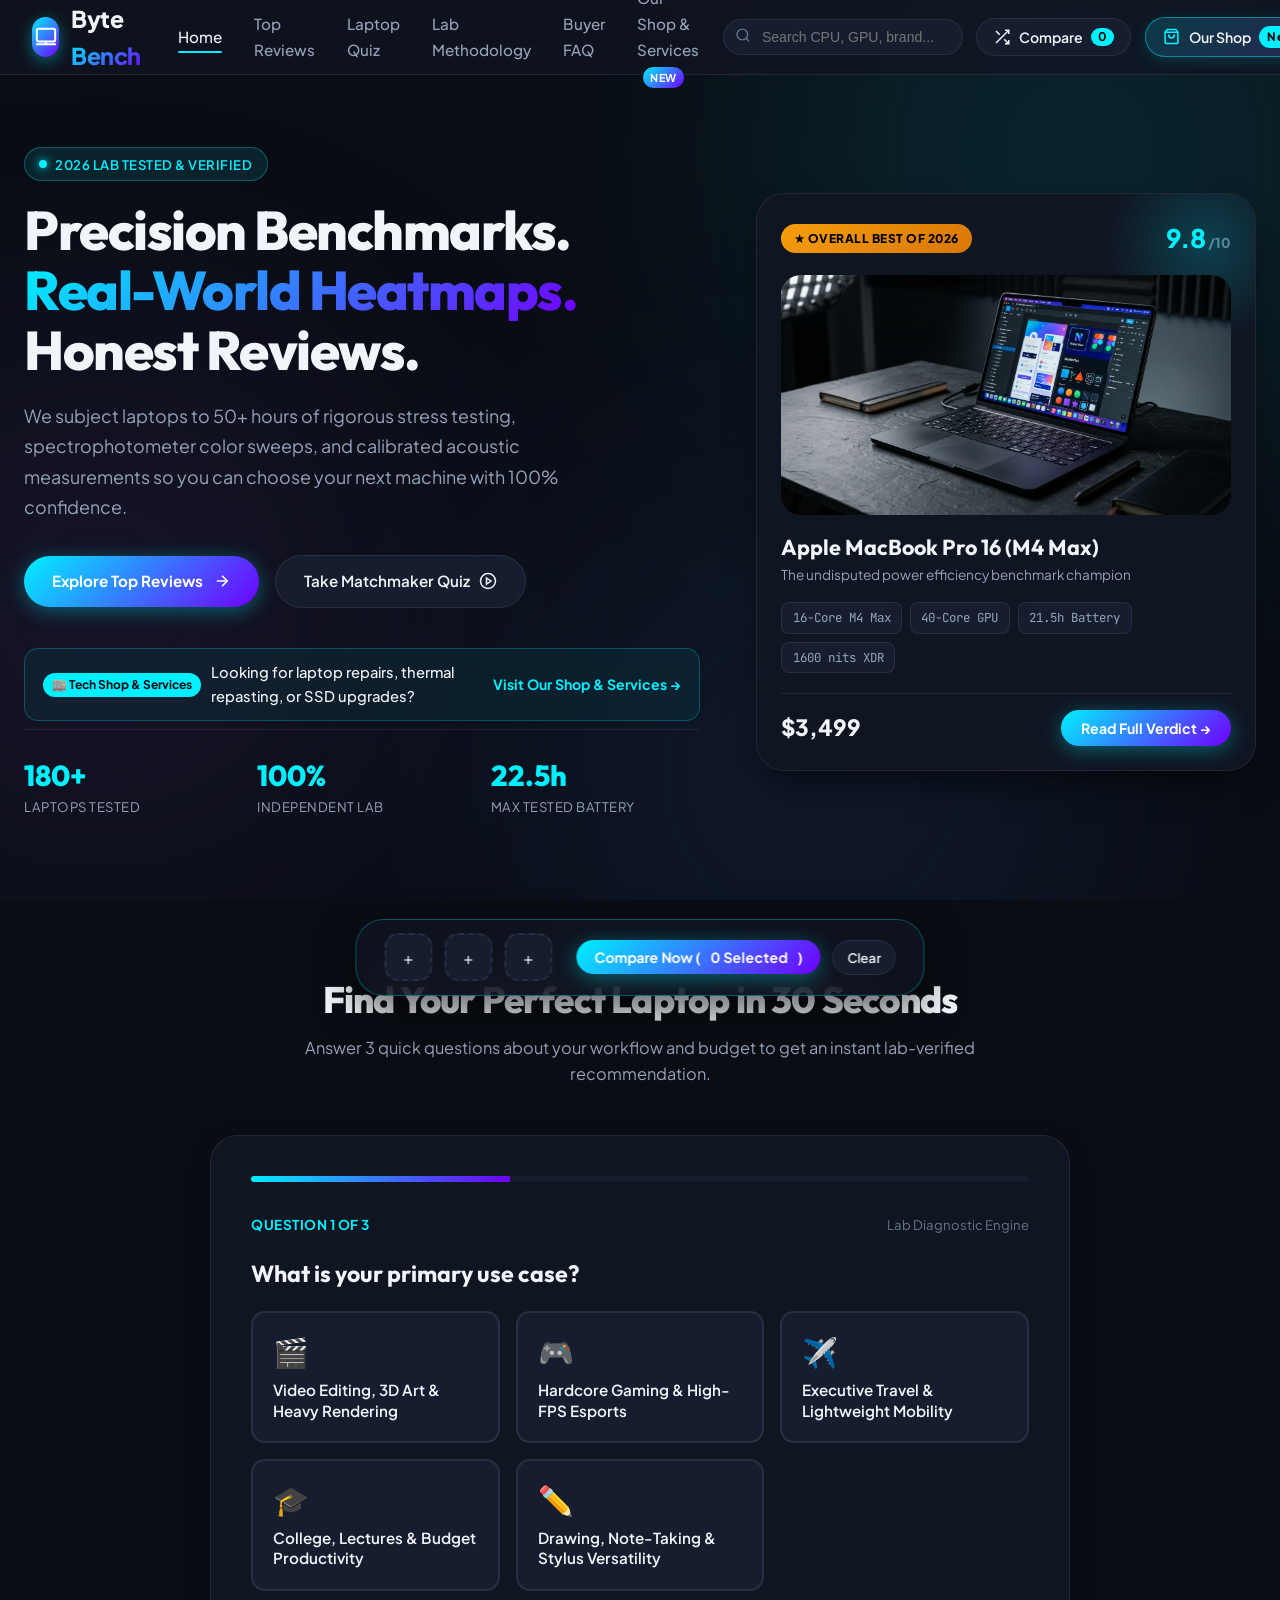
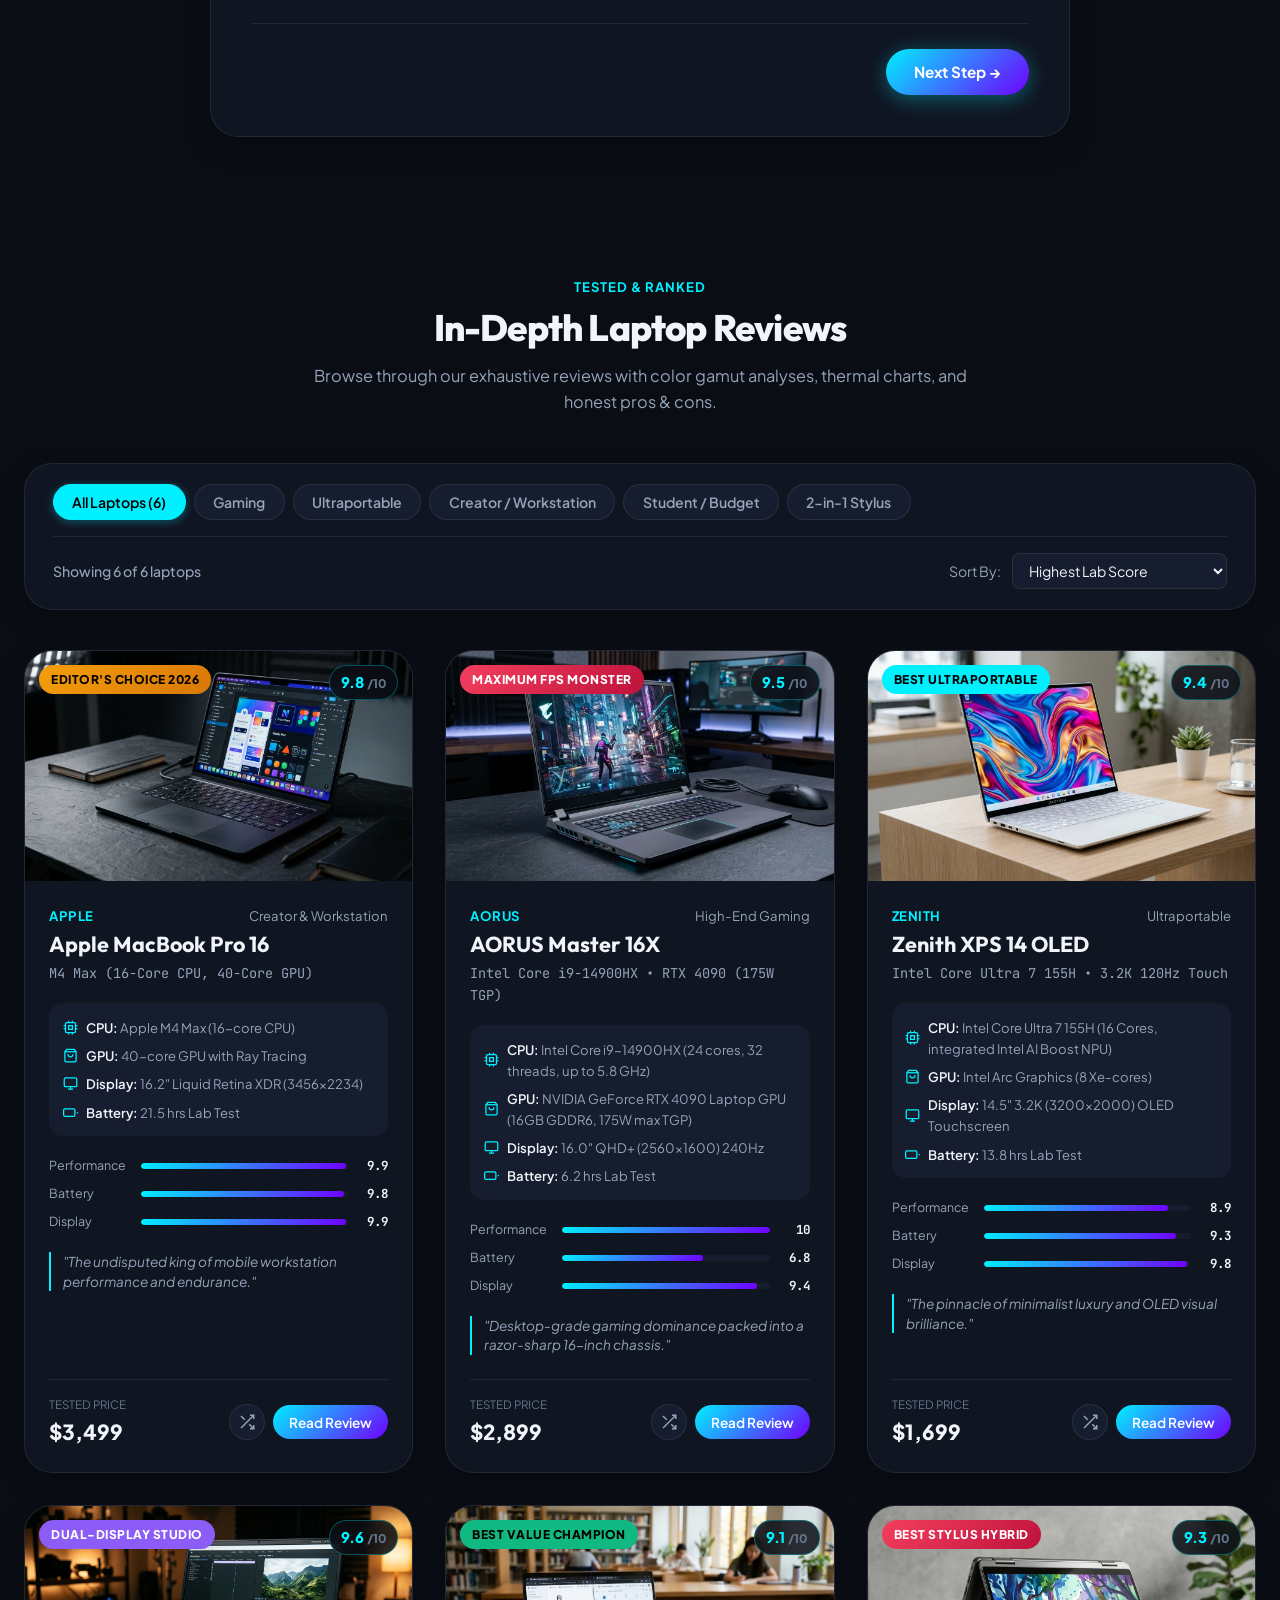
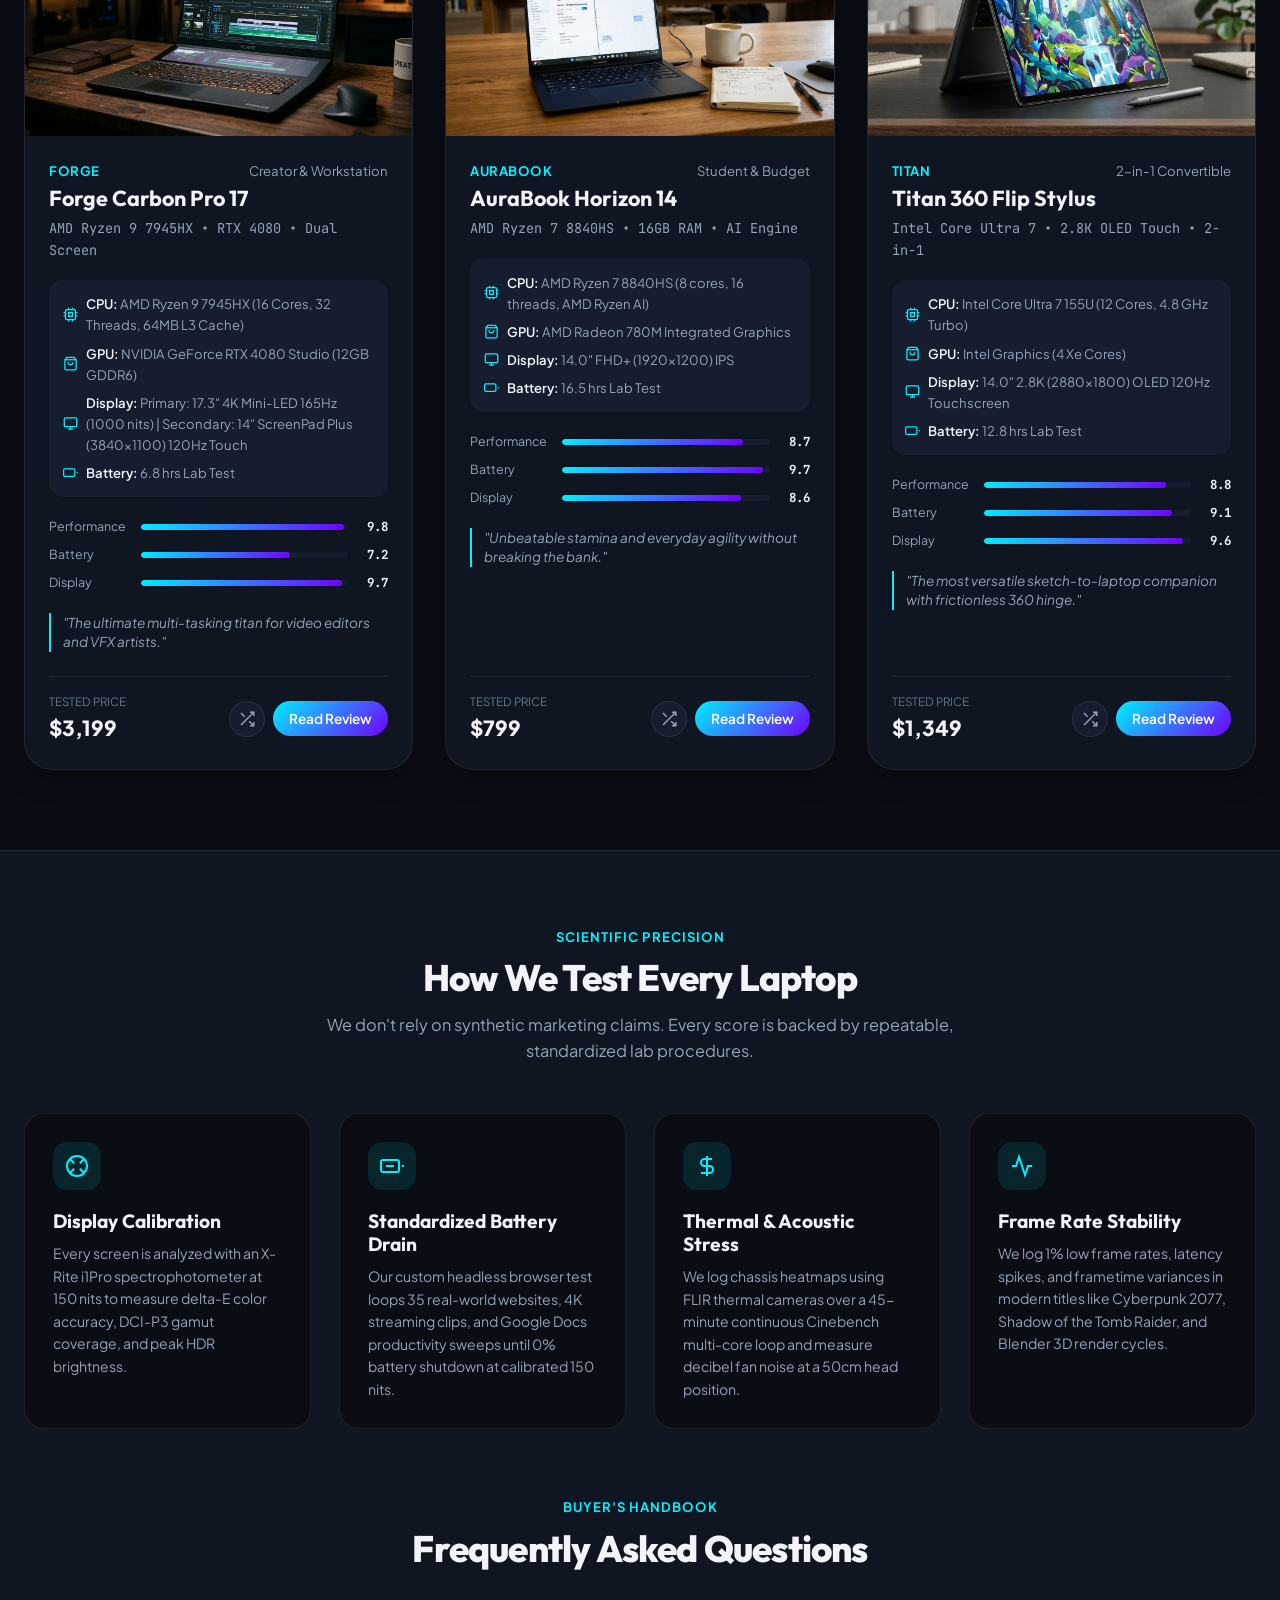
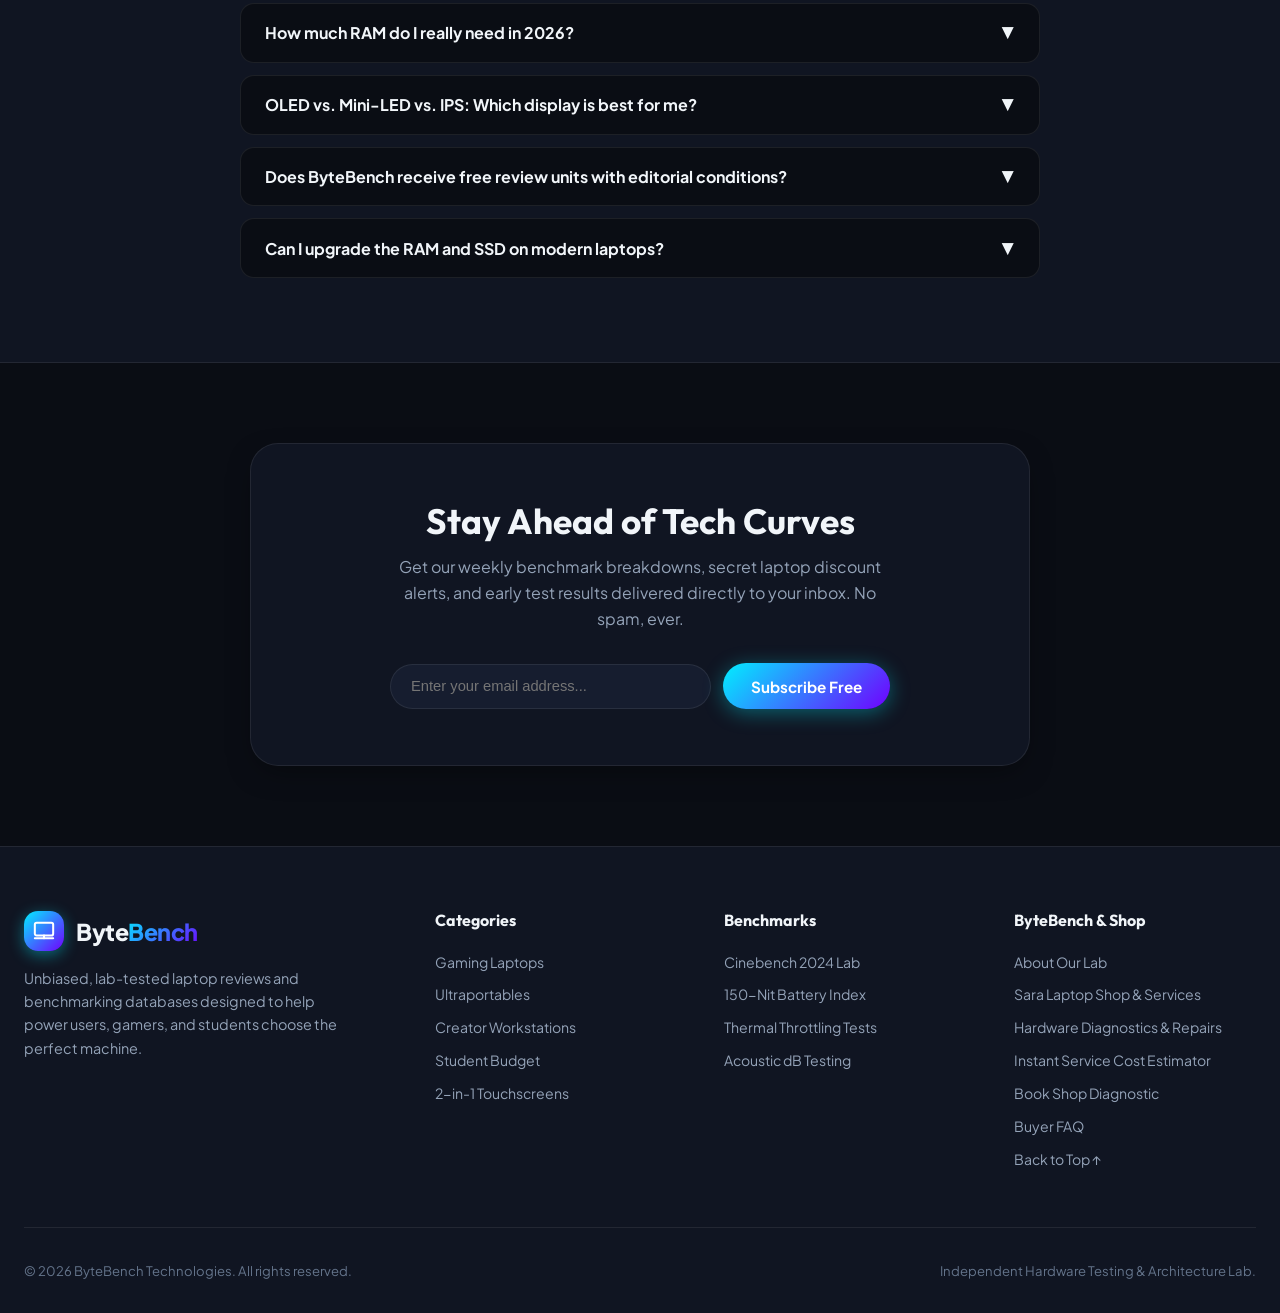
==== commit a34190f6: "fix: format index.html" ====
--- a/index.html
+++ b/index.html
@@ -54,7 +54,8 @@
           <li><a href="#quiz" class="nav-link">Laptop Quiz</a></li>
           <li><a href="#methodology" class="nav-link">Lab Methodology</a></li>
           <li><a href="#faq" class="nav-link">Buyer FAQ</a></li>
-          <li><a href="shop.html" class="nav-link nav-link-shop">Our Shop & Services <span class="nav-pill-badge">New</span></a></li>
+          <li><a href="shop.html" class="nav-link nav-link-shop">Our Shop & Services <span
+                class="nav-pill-badge">New</span></a></li>
         </ul>
 
         <!-- Navigation Right Actions -->
@@ -87,7 +88,8 @@
 
           <!-- Extra Navbar Button: Click to Next Page (Our Shop & Services) -->
           <a href="shop.html" class="btn-nav-shop" id="navShopBtn" title="Visit Sara Laptop Shop & Services">
-            <svg width="17" height="17" viewBox="0 0 24 24" fill="none" stroke="currentColor" stroke-width="2.2" stroke-linecap="round" stroke-linejoin="round">
+            <svg width="17" height="17" viewBox="0 0 24 24" fill="none" stroke="currentColor" stroke-width="2.2"
+              stroke-linecap="round" stroke-linejoin="round">
               <path d="M6 2L3 6v14a2 2 0 0 0 2 2h14a2 2 0 0 0 2-2V6l-3-4z"></path>
               <line x1="3" y1="6" x2="21" y2="6"></line>
               <path d="M16 10a4 4 0 0 1-8 0"></path>
--- a/css/styles.css
+++ b/css/styles.css
@@ -201,6 +201,7 @@
 .site-header {
   position: sticky;
   top: 0;
+  width: 100%;
   z-index: 100;
   background: var(--bg-surface-glass);
   backdrop-filter: blur(16px);
@@ -209,10 +210,19 @@
   transition: all var(--transition-normal);
 }
 
+/* Full Width Navbar Container */
+.site-header .container {
+  width: 100%;
+  max-width: 100%;
+  padding-left: clamp(1rem, 2.5vw, 2.75rem);
+  padding-right: clamp(1rem, 2.5vw, 2.75rem);
+}
+
 .navbar {
   display: flex;
   align-items: center;
   justify-content: space-between;
+  width: 100%;
   height: 74px;
   gap: 1.5rem;
 }
@@ -2010,10 +2020,35 @@
 /* ==========================================================================
    Responsive Breakpoints
    ========================================================================== */
+@media (max-width: 1200px) and (min-width: 769px) {
+  .nav-menu {
+    gap: 1.25rem;
+  }
+  .header-search {
+    width: 200px;
+  }
+}
+
 @media (max-width: 1024px) {
   .hero-grid {
     grid-template-columns: 1fr;
     gap: 3rem;
+  }
+
+  .nav-menu {
+    gap: 0.85rem;
+  }
+
+  .nav-link {
+    font-size: 0.88rem;
+  }
+
+  .header-search {
+    width: 175px;
+  }
+
+  .btn-compare-badge span:not(.compare-count-pill) {
+    display: none;
   }
 
   .hero-spotlight-card {
